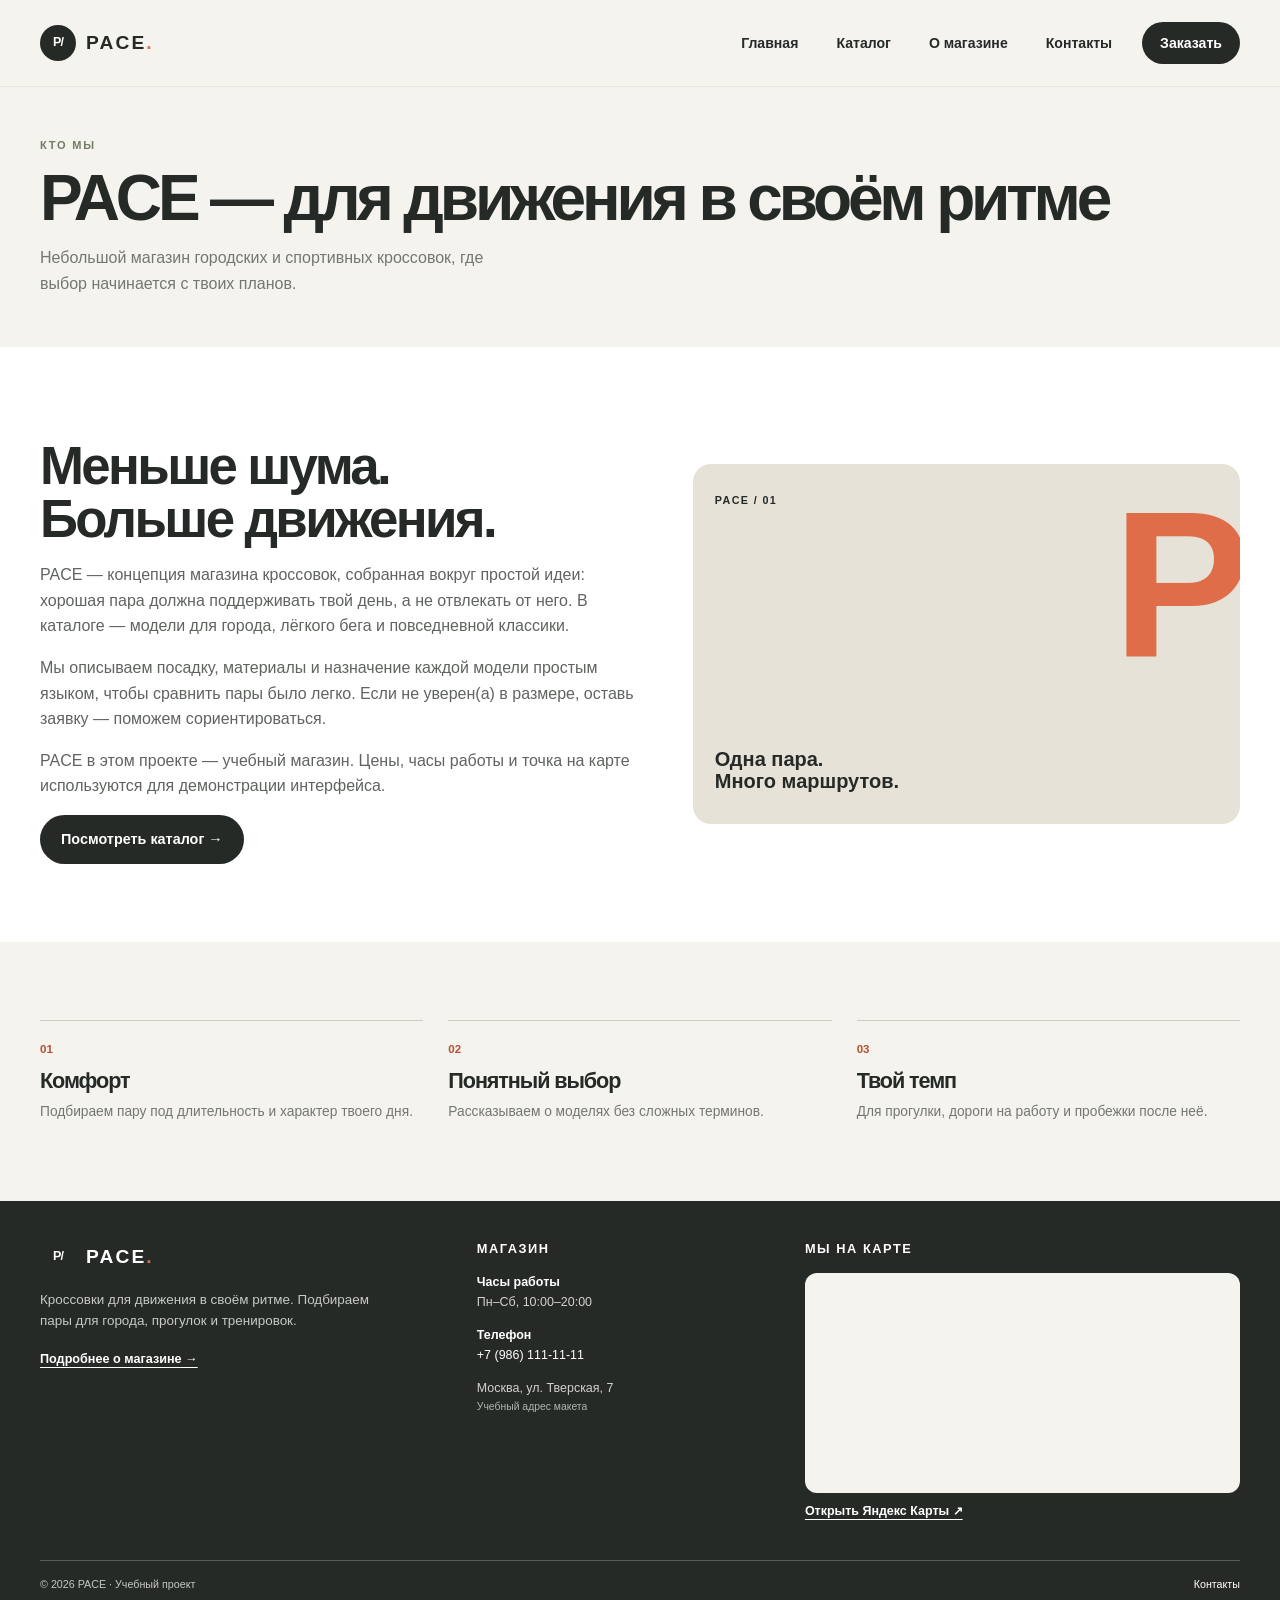
==== about.html @ 3c632826 "Build responsive PACE sneaker shop" ====
<!doctype html><html lang="ru"><head><meta charset="utf-8"><meta name="viewport" content="width=device-width, initial-scale=1"><meta name="theme-color" content="#f5f3ee"><meta name="description" content="PACE — кроссовки для города и активной жизни"><title>О магазине — PACE</title><link rel="stylesheet" href="css/style.css"><link rel="stylesheet" href="css/responsive.css"></head><body><header class="site-header"><div class="container header-inner"><a class="brand" href="index.html" aria-label="PACE — главная"><span class="brand-mark">P/</span><span>PACE<span class="brand-dot">.</span></span></a><button class="menu-toggle" type="button" aria-expanded="false" aria-controls="site-nav" aria-label="Открыть меню"><span></span><span></span></button><nav class="site-nav" id="site-nav" aria-label="Главная навигация"><a href="index.html">Главная</a><a href="catalog.html">Каталог</a><a href="about.html">О магазине</a><a href="contacts.html">Контакты</a><a class="nav-order" href="order.html">Заказать</a></nav></div></header><main><section class="page-intro"><div class="container"><span class="eyebrow">КТО МЫ</span><h1>PACE — для движения в своём ритме</h1><p>Небольшой магазин городских и спортивных кроссовок, где выбор начинается с твоих планов.</p></div></section><section class="section-block"><div class="container about-layout"><div class="about-copy"><h2>Меньше шума.<br>Больше движения.</h2><p>PACE — концепция магазина кроссовок, собранная вокруг простой идеи: хорошая пара должна поддерживать твой день, а не отвлекать от него. В каталоге — модели для города, лёгкого бега и повседневной классики.</p><p>Мы описываем посадку, материалы и назначение каждой модели простым языком, чтобы сравнить пары было легко. Если не уверен(а) в размере, оставь заявку — поможем сориентироваться.</p><p>PACE в этом проекте — учебный магазин. Цены, часы работы и точка на карте используются для демонстрации интерфейса.</p><a class="button button-dark" href="catalog.html">Посмотреть каталог →</a></div><div class="about-card"><span class="about-card-top">PACE / 01</span><div class="about-swoosh">P</div><p>Одна пара.<br>Много маршрутов.</p></div></div></section><section class="section-block values-section"><div class="container values-grid"><article><span>01</span><h2>Комфорт</h2><p>Подбираем пару под длительность и характер твоего дня.</p></article><article><span>02</span><h2>Понятный выбор</h2><p>Рассказываем о моделях без сложных терминов.</p></article><article><span>03</span><h2>Твой темп</h2><p>Для прогулки, дороги на работу и пробежки после неё.</p></article></div></section></main><footer class="site-footer"><div class="container footer-grid"><div class="footer-about"><a class="brand footer-brand" href="index.html"><span class="brand-mark">P/</span><span>PACE<span class="brand-dot">.</span></span></a><p>Кроссовки для движения в своём ритме. Подбираем пары для города, прогулок и тренировок.</p><a class="footer-more" href="about.html">Подробнее о магазине →</a></div><div class="footer-details"><h2>Магазин</h2><p><strong>Часы работы</strong><br>Пн–Сб, 10:00–20:00</p><p><strong>Телефон</strong><br><a href="tel:+79861111111">+7 (986) 111-11-11</a></p><p class="demo-address">Москва, ул. Тверская, 7 <small>Учебный адрес макета</small></p></div><div class="footer-map"><h2>Мы на карте</h2><iframe title="Демонстрационная точка магазина PACE на Яндекс Картах" src="https://yandex.ru/map-widget/v1/?ll=37.6058%2C55.7602&z=15&mode=search&text=Москва%2C%20улица%20Тверская%2C%207" loading="lazy" referrerpolicy="no-referrer-when-downgrade"></iframe><a href="https://yandex.ru/maps/?ll=37.6058%2C55.7602&z=15&text=Москва%2C%20улица%20Тверская%2C%207" target="_blank" rel="noopener noreferrer">Открыть Яндекс Карты ↗</a></div><div class="footer-bottom"><span>© 2026 PACE · Учебный проект</span><a href="contacts.html">Контакты</a></div></div></footer><script src="js/main.js"></script></body></html>
---- css/style.css ----
:root{--ink:#252a27;--muted:#747770;--paper:#f5f3ee;--white:#fff;--line:#dfddd5;--accent:#de6d49;--accent-dark:#b84f32;--olive:#727b67;--max:1200px;--space:1.25rem}*{box-sizing:border-box}html{scroll-behavior:smooth}body{margin:0;background:var(--white);color:var(--ink);font-family:Arial,Helvetica,sans-serif;font-size:16px;line-height:1.6}img,picture{max-width:100%}img{height:auto;display:block}a{color:inherit}button,input,select,textarea{font:inherit}button,a{-webkit-tap-highlight-color:transparent}.container{width:min(calc(100% - 36px),var(--max));margin-inline:auto}.site-header{position:relative;z-index:10;background:var(--paper);border-bottom:1px solid #e8e5de}.header-inner{min-height:76px;display:flex;align-items:center;justify-content:space-between;gap:20px}.brand{display:inline-flex;align-items:center;gap:10px;text-decoration:none;font-weight:800;font-size:1.2rem;letter-spacing:.11em}.brand-mark{display:grid;place-items:center;width:36px;height:36px;border-radius:50%;background:var(--ink);color:white;font-size:.78rem;letter-spacing:-.08em}.brand-dot{color:var(--accent)}.menu-toggle{width:44px;height:44px;border:1px solid var(--line);background:transparent;border-radius:50%;display:grid;place-content:center;gap:5px;cursor:pointer}.menu-toggle span{display:block;width:17px;height:2px;background:var(--ink)}.site-nav{display:none;position:absolute;top:100%;left:0;right:0;background:var(--paper);padding:16px 18px 22px;border-bottom:1px solid var(--line);box-shadow:0 12px 20px #252a2710}.site-nav.is-open{display:grid;gap:3px}.site-nav a{padding:11px 10px;text-decoration:none;font-size:.94rem;font-weight:700}.site-nav a:hover,.site-nav a:focus-visible{color:var(--accent-dark)}.site-nav .nav-order{background:var(--ink);color:white;border-radius:999px;text-align:center;margin-top:6px}.hero{background:var(--paper);overflow:hidden}.hero-layout{display:grid;gap:18px;padding-block:46px 30px}.hero-copy{max-width:540px}.eyebrow{display:block;color:var(--olive);font-size:.69rem;font-weight:800;letter-spacing:.16em;text-transform:uppercase}.hero h1,.page-intro h1{font-size:clamp(2.8rem,12vw,5.3rem);line-height:.98;letter-spacing:-.065em;margin:20px 0}.hero h1 em{font-style:normal;color:var(--accent)}.hero-copy>p,.page-intro p{color:var(--muted);max-width:460px;font-size:1rem}.hero-actions{display:flex;align-items:center;flex-wrap:wrap;gap:18px;margin-top:25px}.button{min-height:48px;padding:12px 20px;border:1px solid transparent;border-radius:999px;display:inline-flex;justify-content:center;align-items:center;gap:22px;text-decoration:none;font-size:.9rem;font-weight:800;cursor:pointer}.button-dark{background:var(--ink);color:white}.button-dark:hover,.button-dark:focus-visible{background:var(--accent-dark);color:white}.text-link{color:var(--ink);font-size:.86rem;font-weight:700;text-underline-offset:5px}.hero-note{display:flex;align-items:center;gap:11px;margin-top:32px;font-size:.78rem;color:var(--muted);line-height:1.35}.hero-note strong{color:var(--ink)}.note-mark{width:34px;height:34px;display:grid;place-items:center;border-radius:50%;background:#e5e8df;color:var(--olive);font-size:1.2rem}.hero-visual{position:relative;min-width:0}.hero-visual img{width:100%;border-radius:24px}.hero-tag{position:absolute;right:14px;top:14px;padding:9px 12px;background:var(--white);border-radius:10px;font-size:.63rem;line-height:1.5;letter-spacing:.1em}.hero-tag b{font-size:.8rem}.hero-index{position:absolute;bottom:12px;left:15px;font-size:.65rem;font-weight:800;letter-spacing:.1em}.section-block{padding-block:54px}.section-heading{display:flex;align-items:end;justify-content:space-between;gap:14px;margin-bottom:24px}.section-heading h2,.story-layout h2,.values-grid h2,.faq-block h2{font-size:clamp(1.8rem,7vw,2.75rem);line-height:1.05;letter-spacing:-.05em;margin:9px 0 0}.section-heading .text-link{white-space:nowrap}.product-grid{display:grid;grid-template-columns:1fr;gap:18px}.product-card{min-width:0;background:var(--white);border:1px solid #ecebe6;border-radius:15px;overflow:hidden;transition:transform .18s,box-shadow .18s}.product-card:hover{transform:translateY(-3px);box-shadow:0 14px 32px #1d292016}.product-image{display:block;position:relative;overflow:hidden;background:var(--paper)}.product-image picture,.product-image img{display:block;width:100%}.product-image img{width:100%;aspect-ratio:1.23;object-fit:cover}.product-category{position:absolute;left:12px;top:12px;padding:6px 9px;border-radius:999px;background:#ffffffd9;font-size:.65rem;font-weight:700}.product-card-info{padding:15px}.product-code{color:var(--muted);font-size:.61rem;font-weight:800;letter-spacing:.13em}.product-card h2{font-size:1.22rem;line-height:1.1;margin:6px 0}.product-card h2 a{text-decoration:none}.product-card-info p{margin:0;color:var(--muted);font-size:.82rem}.product-card-bottom{display:flex;align-items:center;justify-content:space-between;margin-top:16px}.product-card-bottom strong{font-size:.95rem}.round-link{display:grid;place-items:center;width:36px;height:36px;border:1px solid var(--line);border-radius:50%;text-decoration:none;font-size:1.1rem}.round-link:hover{background:var(--ink);color:white}.story-band{background:var(--ink);color:white;padding-block:42px}.story-layout{display:grid;gap:12px}.story-layout .eyebrow{color:#c3c8bd}.story-layout h2{font-size:clamp(2.15rem,9vw,3.5rem)}.story-number{font-size:.75rem;color:#c3c8bd;letter-spacing:.12em}.story-layout>p{margin:5px 0 0;max-width:360px;color:#c9cbc5;font-size:.9rem}.category-grid{display:grid;gap:12px}.category-tile{position:relative;min-height:180px;padding:20px;border-radius:16px;display:flex;flex-direction:column;align-items:flex-start;justify-content:space-between;text-decoration:none;overflow:hidden}.category-tile>span:first-child{font-size:.62rem;font-weight:800;letter-spacing:.13em}.category-tile b{font-size:1.7rem;line-height:1.04;letter-spacing:-.04em}.category-light{background:#e8e7e0}.category-orange{background:#e1a184;color:#342824}.category-dark{background:#313b36;color:white}.tile-arrow{position:absolute;right:20px;bottom:18px;font-size:1.3rem}.page-intro{background:var(--paper);padding-block:38px 34px}.page-intro h1{font-size:clamp(2.4rem,10vw,4rem);margin-block:12px}.page-intro p{margin-bottom:0}.catalog-layout{display:grid;gap:30px}.filter-panel{padding:18px;background:var(--paper);border:1px solid var(--line);border-radius:14px;align-self:start}.filter-head{display:flex;align-items:center;justify-content:space-between;margin-bottom:15px}.filter-head h2{font-size:1.25rem;margin:0}.reset-button{border:0;background:transparent;text-decoration:underline;text-underline-offset:3px;color:var(--muted);font-size:.76rem;cursor:pointer}.field-label,.form-group>label,.filter-group legend{display:block;margin:16px 0 6px;font-size:.8rem;font-weight:800}.field-control{width:100%;min-height:46px;padding:10px 12px;border:1px solid #cfcec7;border-radius:8px;background:white;color:var(--ink)}.field-control:focus{outline:3px solid #de6d4940;border-color:var(--accent-dark)}.filter-group{border:0;padding:0;margin:14px 0}.filter-group legend{margin-bottom:7px}.filter-group label{display:flex;align-items:center;gap:9px;margin:8px 0;color:#555b56;font-size:.86rem}.filter-group input,.consent input,.radio-row input{accent-color:var(--accent-dark);width:17px;height:17px}.size-filter{display:flex;flex-wrap:wrap;gap:7px}.size-filter button{width:41px;height:38px;border:1px solid var(--line);border-radius:7px;background:white;cursor:pointer}.size-filter button.is-selected{border-color:var(--ink);background:var(--ink);color:white}.catalog-toolbar{display:flex;align-items:baseline;justify-content:space-between;gap:10px;margin-bottom:14px}.catalog-toolbar p{margin:0;font-size:.83rem;font-weight:800}.catalog-toolbar span{font-size:.65rem;color:var(--muted);text-align:right}.empty-state{grid-column:1/-1;padding:32px 10px;text-align:center;color:var(--muted);background:var(--paper);border-radius:12px}.product-page{padding-top:30px}.back-link{display:inline-block;margin-bottom:18px;color:var(--muted);font-size:.84rem;text-decoration:none}.product-detail{display:grid;gap:25px}.product-detail-image{background:var(--paper);border-radius:20px;overflow:hidden}.product-detail-image img{width:100%;aspect-ratio:1.2;object-fit:cover}.product-detail-copy h1{font-size:clamp(2.4rem,10vw,4rem);letter-spacing:-.055em;line-height:1;margin:12px 0}.product-detail-color{color:var(--muted);margin:0}.product-description{max-width:540px;margin:20px 0;color:#535852}.detail-price{display:block;font-size:1.4rem;margin:16px 0}.detail-sizes{margin:0 0 18px;font-size:.85rem}.product-note{font-size:.75rem;color:var(--muted)}.specs-section{margin-top:36px}.specs-section h2{font-size:1.6rem;margin:6px 0 14px}.table-wrapper{max-width:100%;overflow-x:auto;-webkit-overflow-scrolling:touch;border:1px solid var(--line);border-radius:10px}.product-table{width:100%;min-width:560px;border-collapse:collapse;font-size:.85rem}.product-table th,.product-table td{padding:12px 14px;border-bottom:1px solid var(--line);text-align:left}.product-table tr:last-child th,.product-table tr:last-child td{border-bottom:0}.product-table th{width:42%;background:var(--paper);font-weight:700}.order-layout{display:grid;gap:24px}.order-aside{padding:24px;border-radius:16px;background:var(--ink);color:white}.order-aside .eyebrow{color:#c5c9bd}.order-aside h2{font-size:2rem;line-height:1.05;letter-spacing:-.04em;margin:14px 0}.order-aside>p{color:#c9cbc5;font-size:.9rem}.order-aside .text-link{display:inline-block;color:white;margin-top:18px}.order-summary{display:grid;gap:3px;margin-top:24px;padding:14px;border:1px solid #626962;border-radius:10px}.order-summary span{font-size:.68rem;color:#c9cbc5}.order-summary strong{font-size:.93rem}.order-form{display:grid;grid-template-columns:1fr;gap:4px;padding:20px;border:1px solid var(--line);border-radius:15px}.form-group{min-width:0;margin:0}.form-group>label,.form-group legend{margin:7px 0}.form-group label span{font-weight:400;color:var(--muted)}.form-group .field-control{min-height:48px}.form-group textarea{resize:vertical}.error-message{display:none;color:#b44335;font-size:.72rem;margin-top:4px}.was-validated :invalid~.error-message{display:block}.radio-row{display:flex;gap:18px;flex-wrap:wrap}.radio-row label{display:flex;align-items:center;gap:8px;font-size:.85rem}.consent{display:flex;align-items:flex-start;gap:9px;margin:12px 0;font-size:.78rem}.consent input{flex:0 0 auto;margin-top:2px}.form-note{margin:0;text-align:center;color:var(--muted);font-size:.7rem}.form-success{padding:12px;border-radius:8px;background:#e3eee4;color:#264c33;font-size:.84rem}.about-layout{display:grid;gap:30px;align-items:center}.about-copy h2{font-size:clamp(2.2rem,9vw,3.3rem);line-height:1.02;letter-spacing:-.05em;margin:14px 0}.about-copy p{max-width:600px;color:#5f645f}.about-card{position:relative;min-height:290px;padding:22px;border-radius:18px;background:#e7e2d8;overflow:hidden}.about-card-top{position:relative;z-index:1;font-size:.67rem;font-weight:800;letter-spacing:.13em}.about-swoosh{position:absolute;right:20px;top:16px;color:#df6d49;font-size:13rem;font-weight:900;line-height:1;letter-spacing:-.15em}.about-card p{position:absolute;bottom:12px;left:22px;font-size:1.25rem;font-weight:800;line-height:1.1}.values-section{background:var(--paper)}.values-grid{display:grid;gap:22px}.values-grid article{border-top:1px solid #ceccc4;padding-top:14px}.values-grid article>span{font-size:.72rem;color:var(--accent-dark);font-weight:800}.values-grid h2{font-size:1.35rem;margin:9px 0}.values-grid p{margin:0;color:var(--muted);font-size:.86rem}.contact-layout{display:grid;gap:25px}.contact-copy h2{font-size:1.8rem;margin:0 0 20px}.contact-item{display:grid;gap:3px;padding:14px 0;border-bottom:1px solid var(--line)}.contact-item>span{font-size:.65rem;letter-spacing:.13em;font-weight:800;color:var(--muted)}.contact-item a,.contact-item strong{font-size:1rem;text-decoration:none}.contact-item small{font-size:.72rem;color:var(--muted)}.contact-copy .button{margin-top:22px}.contact-map iframe,.footer-map iframe{display:block;width:100%;height:300px;border:0;border-radius:12px;background:var(--paper)}.contact-map>a,.footer-map>a{display:inline-block;margin-top:9px;font-size:.78rem;font-weight:700;text-underline-offset:4px}.faq-block{background:var(--paper)}.faq-block h2{margin-bottom:20px}.faq-block details{padding:15px 0;border-top:1px solid var(--line)}.faq-block summary{font-weight:700;cursor:pointer}.faq-block details p{color:var(--muted);font-size:.86rem;margin-bottom:0}.site-footer{background:var(--ink);color:white;padding-block:38px 20px}.footer-grid{display:grid;gap:26px}.footer-brand{color:white}.footer-about p{max-width:360px;color:#c6cac3;font-size:.84rem}.footer-more{font-size:.79rem;color:white;font-weight:700;text-underline-offset:4px}.footer-details h2,.footer-map h2{font-size:.8rem;letter-spacing:.12em;text-transform:uppercase;margin:0 0 13px}.footer-details p{margin:0 0 13px;color:#d1d3cd;font-size:.78rem}.footer-details strong{color:white}.footer-details a{color:white;text-decoration:none}.demo-address small{display:block;color:#afb5ad;font-size:.65rem}.footer-map iframe{height:220px}.footer-map>a{color:white}.footer-bottom{display:flex;justify-content:space-between;gap:10px;padding-top:15px;border-top:1px solid #535b55;color:#c5c9c2;font-size:.67rem}.footer-bottom a{color:white;text-decoration:none}
---- css/responsive.css ----
/* Mobile First breakpoints: layout grows from one column to wider grids. */
@media (min-width: 480px){:root{--space:1.5rem}.container{width:min(calc(100% - 48px),var(--max))}.hero-layout{padding-top:54px}.product-grid{grid-template-columns:repeat(2,minmax(0,1fr));gap:20px}.category-grid{grid-template-columns:repeat(2,minmax(0,1fr))}.category-tile:last-child{grid-column:1/-1}.footer-grid{grid-template-columns:1fr 1fr}.footer-about{grid-column:1/-1}.footer-map{grid-column:1/-1}.footer-bottom{grid-column:1/-1}}
@media (min-width: 768px){.container{width:min(calc(100% - 64px),var(--max))}.menu-toggle{display:none}.header-inner{min-height:86px}.site-nav{position:static;display:flex;align-items:center;gap:3px;padding:0;border:0;box-shadow:none;background:transparent}.site-nav a{padding:10px 12px;font-size:.82rem}.site-nav .nav-order{margin:0 0 0 6px;padding-inline:18px}.hero-layout{grid-template-columns:.9fr 1.1fr;align-items:center;gap:22px;padding-block:45px}.hero h1{font-size:clamp(3.5rem,7vw,5.6rem)}.hero-copy>p{font-size:1.05rem}.hero-visual img{aspect-ratio:1.16;object-fit:cover}.section-block{padding-block:68px}.product-grid{grid-template-columns:repeat(3,minmax(0,1fr));gap:22px}.category-grid{grid-template-columns:repeat(3,minmax(0,1fr))}.category-tile:last-child{grid-column:auto}.category-tile{min-height:205px}.story-layout{grid-template-columns:.25fr 1fr 1fr;align-items:center;gap:22px}.story-layout>p{justify-self:end}.page-intro{padding-block:50px}.catalog-layout{grid-template-columns:230px minmax(0,1fr);align-items:start;gap:26px}.filter-panel{position:sticky;top:18px}.product-detail{grid-template-columns:1fr .9fr;align-items:center;gap:34px}.product-detail-image img{aspect-ratio:1.1}.specs-section{grid-column:1/-1}.order-layout{grid-template-columns:.8fr 1.2fr;align-items:start;gap:28px}.order-aside{position:sticky;top:20px}.order-form{grid-template-columns:repeat(2,minmax(0,1fr));column-gap:14px;padding:24px}.form-wide{grid-column:1/-1}.about-layout{grid-template-columns:1.05fr .95fr;gap:48px}.about-card{min-height:360px}.values-grid{grid-template-columns:repeat(3,minmax(0,1fr));gap:25px}.contact-layout{grid-template-columns:.75fr 1.25fr;gap:40px;align-items:start}.contact-map iframe{height:380px}.footer-grid{grid-template-columns:1.1fr .8fr 1.2fr;gap:24px}.footer-about{grid-column:auto}.footer-map{grid-column:auto}.footer-bottom{grid-column:1/-1}}
@media (min-width: 1024px){.container{width:min(calc(100% - 80px),var(--max))}.site-nav{gap:10px}.site-nav a{font-size:.88rem;padding-inline:14px}.hero-layout{grid-template-columns:.85fr 1.15fr;gap:40px;padding-block:54px}.hero-visual img{aspect-ratio:1.25}.product-grid{grid-template-columns:repeat(3,minmax(0,1fr));gap:25px}.catalog-layout{grid-template-columns:250px minmax(0,1fr);gap:36px}.section-block{padding-block:78px}.story-band{padding-block:56px}.footer-grid{gap:38px}}
@media (min-width: 1440px){:root{--max:1280px}.hero-layout{padding-block:68px}.product-grid{grid-template-columns:repeat(4,minmax(0,1fr))}.category-tile{min-height:235px}.section-block{padding-block:88px}}
@media (prefers-reduced-motion: reduce){html{scroll-behavior:auto}*,*::before,*::after{transition-duration:.01ms!important;animation-duration:.01ms!important}}
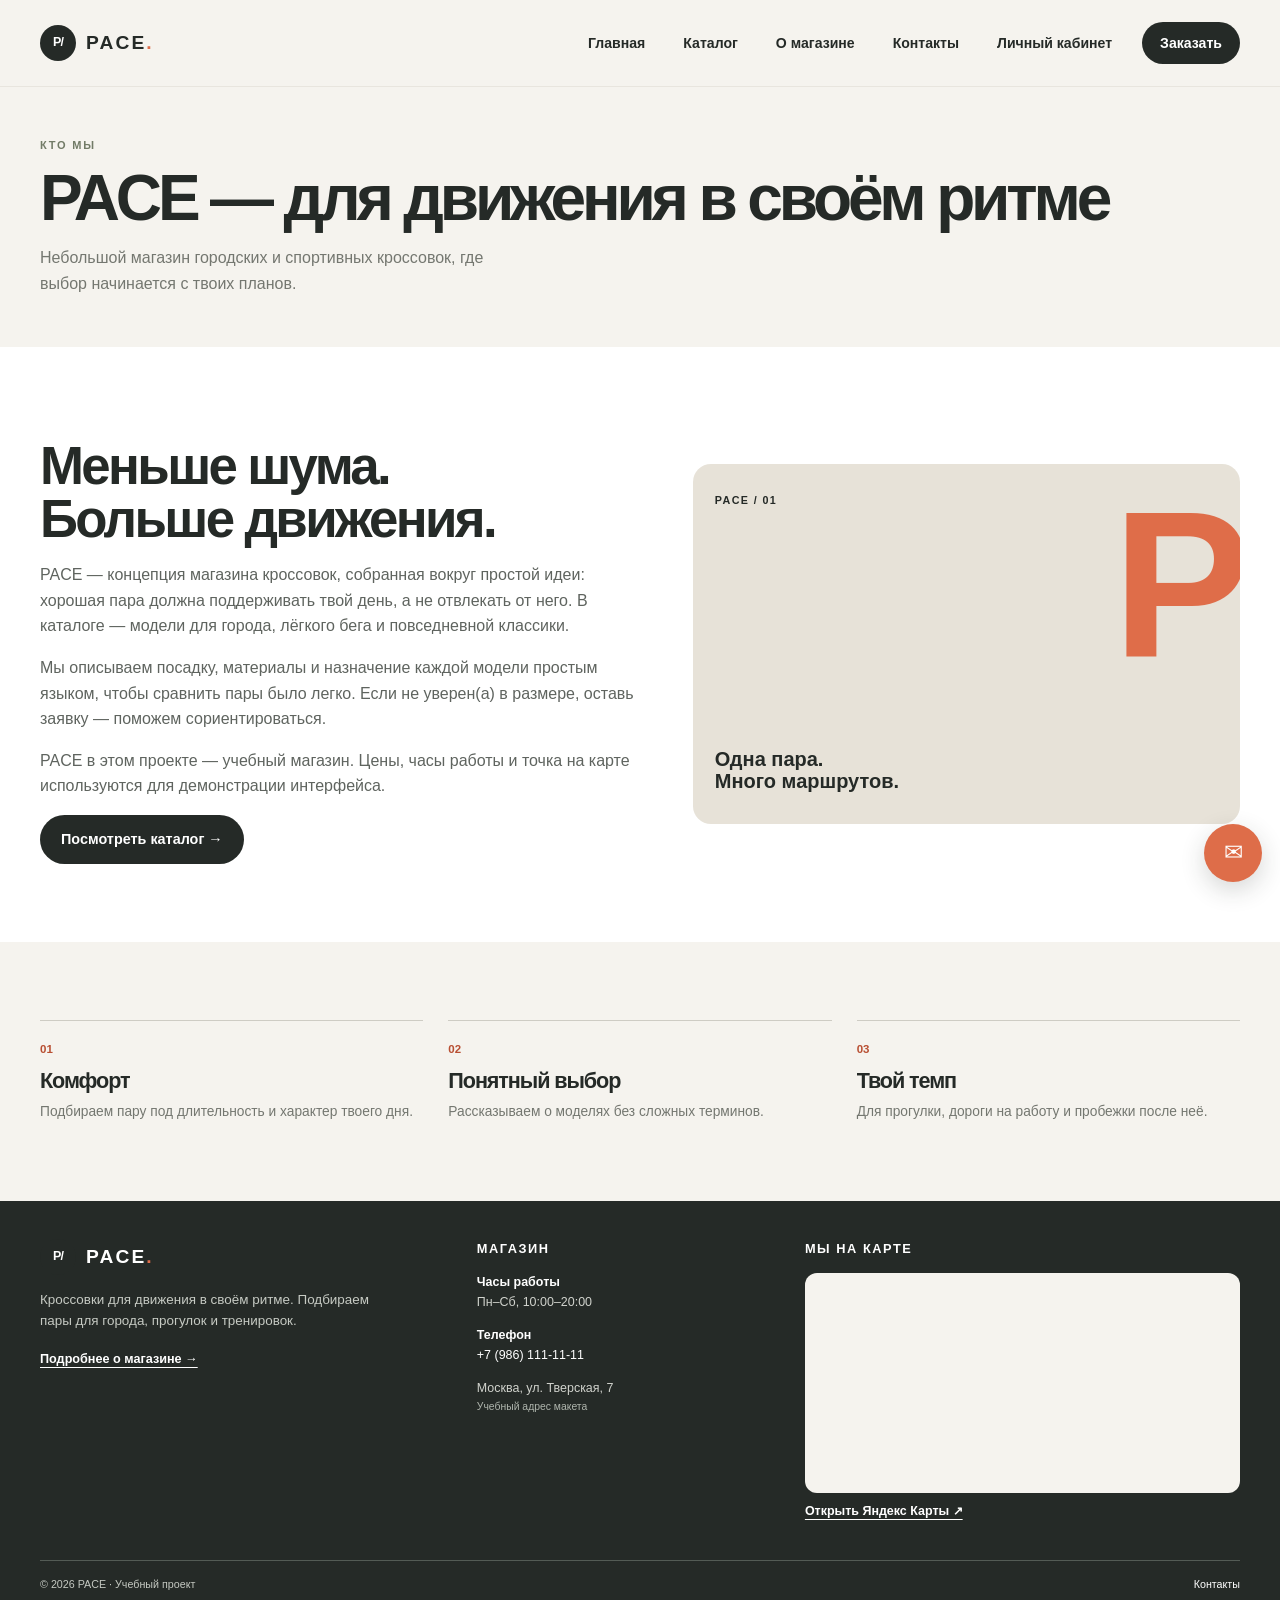
==== commit 321194ab: "Add demo account, chat, and hover motion" ====
--- a/about.html
+++ b/about.html
@@ -1 +1 @@
-<!doctype html><html lang="ru"><head><meta charset="utf-8"><meta name="viewport" content="width=device-width, initial-scale=1"><meta name="theme-color" content="#f5f3ee"><meta name="description" content="PACE — кроссовки для города и активной жизни"><title>О магазине — PACE</title><link rel="stylesheet" href="css/style.css"><link rel="stylesheet" href="css/responsive.css"></head><body><header class="site-header"><div class="container header-inner"><a class="brand" href="index.html" aria-label="PACE — главная"><span class="brand-mark">P/</span><span>PACE<span class="brand-dot">.</span></span></a><button class="menu-toggle" type="button" aria-expanded="false" aria-controls="site-nav" aria-label="Открыть меню"><span></span><span></span></button><nav class="site-nav" id="site-nav" aria-label="Главная навигация"><a href="index.html">Главная</a><a href="catalog.html">Каталог</a><a href="about.html">О магазине</a><a href="contacts.html">Контакты</a><a class="nav-order" href="order.html">Заказать</a></nav></div></header><main><section class="page-intro"><div class="container"><span class="eyebrow">КТО МЫ</span><h1>PACE — для движения в своём ритме</h1><p>Небольшой магазин городских и спортивных кроссовок, где выбор начинается с твоих планов.</p></div></section><section class="section-block"><div class="container about-layout"><div class="about-copy"><h2>Меньше шума.<br>Больше движения.</h2><p>PACE — концепция магазина кроссовок, собранная вокруг простой идеи: хорошая пара должна поддерживать твой день, а не отвлекать от него. В каталоге — модели для города, лёгкого бега и повседневной классики.</p><p>Мы описываем посадку, материалы и назначение каждой модели простым языком, чтобы сравнить пары было легко. Если не уверен(а) в размере, оставь заявку — поможем сориентироваться.</p><p>PACE в этом проекте — учебный магазин. Цены, часы работы и точка на карте используются для демонстрации интерфейса.</p><a class="button button-dark" href="catalog.html">Посмотреть каталог →</a></div><div class="about-card"><span class="about-card-top">PACE / 01</span><div class="about-swoosh">P</div><p>Одна пара.<br>Много маршрутов.</p></div></div></section><section class="section-block values-section"><div class="container values-grid"><article><span>01</span><h2>Комфорт</h2><p>Подбираем пару под длительность и характер твоего дня.</p></article><article><span>02</span><h2>Понятный выбор</h2><p>Рассказываем о моделях без сложных терминов.</p></article><article><span>03</span><h2>Твой темп</h2><p>Для прогулки, дороги на работу и пробежки после неё.</p></article></div></section></main><footer class="site-footer"><div class="container footer-grid"><div class="footer-about"><a class="brand footer-brand" href="index.html"><span class="brand-mark">P/</span><span>PACE<span class="brand-dot">.</span></span></a><p>Кроссовки для движения в своём ритме. Подбираем пары для города, прогулок и тренировок.</p><a class="footer-more" href="about.html">Подробнее о магазине →</a></div><div class="footer-details"><h2>Магазин</h2><p><strong>Часы работы</strong><br>Пн–Сб, 10:00–20:00</p><p><strong>Телефон</strong><br><a href="tel:+79861111111">+7 (986) 111-11-11</a></p><p class="demo-address">Москва, ул. Тверская, 7 <small>Учебный адрес макета</small></p></div><div class="footer-map"><h2>Мы на карте</h2><iframe title="Демонстрационная точка магазина PACE на Яндекс Картах" src="https://yandex.ru/map-widget/v1/?ll=37.6058%2C55.7602&z=15&mode=search&text=Москва%2C%20улица%20Тверская%2C%207" loading="lazy" referrerpolicy="no-referrer-when-downgrade"></iframe><a href="https://yandex.ru/maps/?ll=37.6058%2C55.7602&z=15&text=Москва%2C%20улица%20Тверская%2C%207" target="_blank" rel="noopener noreferrer">Открыть Яндекс Карты ↗</a></div><div class="footer-bottom"><span>© 2026 PACE · Учебный проект</span><a href="contacts.html">Контакты</a></div></div></footer><script src="js/main.js"></script></body></html>+<!doctype html><html lang="ru"><head><meta charset="utf-8"><meta name="viewport" content="width=device-width, initial-scale=1"><meta name="theme-color" content="#f5f3ee"><meta name="description" content="PACE — кроссовки для города и активной жизни"><title>О магазине — PACE</title><link rel="icon" href="images/pace-favicon.svg" type="image/svg+xml"><link rel="stylesheet" href="css/style.css"><link rel="stylesheet" href="css/responsive.css"></head><body><header class="site-header"><div class="container header-inner"><a class="brand" href="index.html" aria-label="PACE — главная"><span class="brand-mark">P/</span><span>PACE<span class="brand-dot">.</span></span></a><button class="menu-toggle" type="button" aria-expanded="false" aria-controls="site-nav" aria-label="Открыть меню"><span></span><span></span></button><nav class="site-nav" id="site-nav" aria-label="Главная навигация"><a href="index.html">Главная</a><a href="catalog.html">Каталог</a><a href="about.html">О магазине</a><a href="contacts.html">Контакты</a><a href="account.html">Личный кабинет</a><a class="nav-order" href="order.html">Заказать</a></nav></div></header><main><section class="page-intro"><div class="container"><span class="eyebrow">КТО МЫ</span><h1>PACE — для движения в своём ритме</h1><p>Небольшой магазин городских и спортивных кроссовок, где выбор начинается с твоих планов.</p></div></section><section class="section-block"><div class="container about-layout"><div class="about-copy"><h2>Меньше шума.<br>Больше движения.</h2><p>PACE — концепция магазина кроссовок, собранная вокруг простой идеи: хорошая пара должна поддерживать твой день, а не отвлекать от него. В каталоге — модели для города, лёгкого бега и повседневной классики.</p><p>Мы описываем посадку, материалы и назначение каждой модели простым языком, чтобы сравнить пары было легко. Если не уверен(а) в размере, оставь заявку — поможем сориентироваться.</p><p>PACE в этом проекте — учебный магазин. Цены, часы работы и точка на карте используются для демонстрации интерфейса.</p><a class="button button-dark" href="catalog.html">Посмотреть каталог →</a></div><div class="about-card"><span class="about-card-top">PACE / 01</span><div class="about-swoosh">P</div><p>Одна пара.<br>Много маршрутов.</p></div></div></section><section class="section-block values-section"><div class="container values-grid"><article><span>01</span><h2>Комфорт</h2><p>Подбираем пару под длительность и характер твоего дня.</p></article><article><span>02</span><h2>Понятный выбор</h2><p>Рассказываем о моделях без сложных терминов.</p></article><article><span>03</span><h2>Твой темп</h2><p>Для прогулки, дороги на работу и пробежки после неё.</p></article></div></section></main><footer class="site-footer"><div class="container footer-grid"><div class="footer-about"><a class="brand footer-brand" href="index.html"><span class="brand-mark">P/</span><span>PACE<span class="brand-dot">.</span></span></a><p>Кроссовки для движения в своём ритме. Подбираем пары для города, прогулок и тренировок.</p><a class="footer-more" href="about.html">Подробнее о магазине →</a></div><div class="footer-details"><h2>Магазин</h2><p><strong>Часы работы</strong><br>Пн–Сб, 10:00–20:00</p><p><strong>Телефон</strong><br><a href="tel:+79861111111">+7 (986) 111-11-11</a></p><p class="demo-address">Москва, ул. Тверская, 7 <small>Учебный адрес макета</small></p></div><div class="footer-map"><h2>Мы на карте</h2><iframe title="Демонстрационная точка магазина PACE на Яндекс Картах" src="https://yandex.ru/map-widget/v1/?ll=37.6058%2C55.7602&z=15&mode=search&text=Москва%2C%20улица%20Тверская%2C%207" loading="lazy" referrerpolicy="no-referrer-when-downgrade"></iframe><a href="https://yandex.ru/maps/?ll=37.6058%2C55.7602&z=15&text=Москва%2C%20улица%20Тверская%2C%207" target="_blank" rel="noopener noreferrer">Открыть Яндекс Карты ↗</a></div><div class="footer-bottom"><span>© 2026 PACE · Учебный проект</span><a href="contacts.html">Контакты</a></div></div></footer><script src="js/main.js"></script></body></html>
--- a/css/style.css
+++ b/css/style.css
@@ -1 +1,6 @@
 :root{--ink:#252a27;--muted:#747770;--paper:#f5f3ee;--white:#fff;--line:#dfddd5;--accent:#de6d49;--accent-dark:#b84f32;--olive:#727b67;--max:1200px;--space:1.25rem}*{box-sizing:border-box}html{scroll-behavior:smooth}body{margin:0;background:var(--white);color:var(--ink);font-family:Arial,Helvetica,sans-serif;font-size:16px;line-height:1.6}img,picture{max-width:100%}img{height:auto;display:block}a{color:inherit}button,input,select,textarea{font:inherit}button,a{-webkit-tap-highlight-color:transparent}.container{width:min(calc(100% - 36px),var(--max));margin-inline:auto}.site-header{position:relative;z-index:10;background:var(--paper);border-bottom:1px solid #e8e5de}.header-inner{min-height:76px;display:flex;align-items:center;justify-content:space-between;gap:20px}.brand{display:inline-flex;align-items:center;gap:10px;text-decoration:none;font-weight:800;font-size:1.2rem;letter-spacing:.11em}.brand-mark{display:grid;place-items:center;width:36px;height:36px;border-radius:50%;background:var(--ink);color:white;font-size:.78rem;letter-spacing:-.08em}.brand-dot{color:var(--accent)}.menu-toggle{width:44px;height:44px;border:1px solid var(--line);background:transparent;border-radius:50%;display:grid;place-content:center;gap:5px;cursor:pointer}.menu-toggle span{display:block;width:17px;height:2px;background:var(--ink)}.site-nav{display:none;position:absolute;top:100%;left:0;right:0;background:var(--paper);padding:16px 18px 22px;border-bottom:1px solid var(--line);box-shadow:0 12px 20px #252a2710}.site-nav.is-open{display:grid;gap:3px}.site-nav a{padding:11px 10px;text-decoration:none;font-size:.94rem;font-weight:700}.site-nav a:hover,.site-nav a:focus-visible{color:var(--accent-dark)}.site-nav .nav-order{background:var(--ink);color:white;border-radius:999px;text-align:center;margin-top:6px}.hero{background:var(--paper);overflow:hidden}.hero-layout{display:grid;gap:18px;padding-block:46px 30px}.hero-copy{max-width:540px}.eyebrow{display:block;color:var(--olive);font-size:.69rem;font-weight:800;letter-spacing:.16em;text-transform:uppercase}.hero h1,.page-intro h1{font-size:clamp(2.8rem,12vw,5.3rem);line-height:.98;letter-spacing:-.065em;margin:20px 0}.hero h1 em{font-style:normal;color:var(--accent)}.hero-copy>p,.page-intro p{color:var(--muted);max-width:460px;font-size:1rem}.hero-actions{display:flex;align-items:center;flex-wrap:wrap;gap:18px;margin-top:25px}.button{min-height:48px;padding:12px 20px;border:1px solid transparent;border-radius:999px;display:inline-flex;justify-content:center;align-items:center;gap:22px;text-decoration:none;font-size:.9rem;font-weight:800;cursor:pointer}.button-dark{background:var(--ink);color:white}.button-dark:hover,.button-dark:focus-visible{background:var(--accent-dark);color:white}.text-link{color:var(--ink);font-size:.86rem;font-weight:700;text-underline-offset:5px}.hero-note{display:flex;align-items:center;gap:11px;margin-top:32px;font-size:.78rem;color:var(--muted);line-height:1.35}.hero-note strong{color:var(--ink)}.note-mark{width:34px;height:34px;display:grid;place-items:center;border-radius:50%;background:#e5e8df;color:var(--olive);font-size:1.2rem}.hero-visual{position:relative;min-width:0}.hero-visual img{width:100%;border-radius:24px}.hero-tag{position:absolute;right:14px;top:14px;padding:9px 12px;background:var(--white);border-radius:10px;font-size:.63rem;line-height:1.5;letter-spacing:.1em}.hero-tag b{font-size:.8rem}.hero-index{position:absolute;bottom:12px;left:15px;font-size:.65rem;font-weight:800;letter-spacing:.1em}.section-block{padding-block:54px}.section-heading{display:flex;align-items:end;justify-content:space-between;gap:14px;margin-bottom:24px}.section-heading h2,.story-layout h2,.values-grid h2,.faq-block h2{font-size:clamp(1.8rem,7vw,2.75rem);line-height:1.05;letter-spacing:-.05em;margin:9px 0 0}.section-heading .text-link{white-space:nowrap}.product-grid{display:grid;grid-template-columns:1fr;gap:18px}.product-card{min-width:0;background:var(--white);border:1px solid #ecebe6;border-radius:15px;overflow:hidden;transition:transform .18s,box-shadow .18s}.product-card:hover{transform:translateY(-3px);box-shadow:0 14px 32px #1d292016}.product-image{display:block;position:relative;overflow:hidden;background:var(--paper)}.product-image picture,.product-image img{display:block;width:100%}.product-image img{width:100%;aspect-ratio:1.23;object-fit:cover}.product-category{position:absolute;left:12px;top:12px;padding:6px 9px;border-radius:999px;background:#ffffffd9;font-size:.65rem;font-weight:700}.product-card-info{padding:15px}.product-code{color:var(--muted);font-size:.61rem;font-weight:800;letter-spacing:.13em}.product-card h2{font-size:1.22rem;line-height:1.1;margin:6px 0}.product-card h2 a{text-decoration:none}.product-card-info p{margin:0;color:var(--muted);font-size:.82rem}.product-card-bottom{display:flex;align-items:center;justify-content:space-between;margin-top:16px}.product-card-bottom strong{font-size:.95rem}.round-link{display:grid;place-items:center;width:36px;height:36px;border:1px solid var(--line);border-radius:50%;text-decoration:none;font-size:1.1rem}.round-link:hover{background:var(--ink);color:white}.story-band{background:var(--ink);color:white;padding-block:42px}.story-layout{display:grid;gap:12px}.story-layout .eyebrow{color:#c3c8bd}.story-layout h2{font-size:clamp(2.15rem,9vw,3.5rem)}.story-number{font-size:.75rem;color:#c3c8bd;letter-spacing:.12em}.story-layout>p{margin:5px 0 0;max-width:360px;color:#c9cbc5;font-size:.9rem}.category-grid{display:grid;gap:12px}.category-tile{position:relative;min-height:180px;padding:20px;border-radius:16px;display:flex;flex-direction:column;align-items:flex-start;justify-content:space-between;text-decoration:none;overflow:hidden}.category-tile>span:first-child{font-size:.62rem;font-weight:800;letter-spacing:.13em}.category-tile b{font-size:1.7rem;line-height:1.04;letter-spacing:-.04em}.category-light{background:#e8e7e0}.category-orange{background:#e1a184;color:#342824}.category-dark{background:#313b36;color:white}.tile-arrow{position:absolute;right:20px;bottom:18px;font-size:1.3rem}.page-intro{background:var(--paper);padding-block:38px 34px}.page-intro h1{font-size:clamp(2.4rem,10vw,4rem);margin-block:12px}.page-intro p{margin-bottom:0}.catalog-layout{display:grid;gap:30px}.filter-panel{padding:18px;background:var(--paper);border:1px solid var(--line);border-radius:14px;align-self:start}.filter-head{display:flex;align-items:center;justify-content:space-between;margin-bottom:15px}.filter-head h2{font-size:1.25rem;margin:0}.reset-button{border:0;background:transparent;text-decoration:underline;text-underline-offset:3px;color:var(--muted);font-size:.76rem;cursor:pointer}.field-label,.form-group>label,.filter-group legend{display:block;margin:16px 0 6px;font-size:.8rem;font-weight:800}.field-control{width:100%;min-height:46px;padding:10px 12px;border:1px solid #cfcec7;border-radius:8px;background:white;color:var(--ink)}.field-control:focus{outline:3px solid #de6d4940;border-color:var(--accent-dark)}.filter-group{border:0;padding:0;margin:14px 0}.filter-group legend{margin-bottom:7px}.filter-group label{display:flex;align-items:center;gap:9px;margin:8px 0;color:#555b56;font-size:.86rem}.filter-group input,.consent input,.radio-row input{accent-color:var(--accent-dark);width:17px;height:17px}.size-filter{display:flex;flex-wrap:wrap;gap:7px}.size-filter button{width:41px;height:38px;border:1px solid var(--line);border-radius:7px;background:white;cursor:pointer}.size-filter button.is-selected{border-color:var(--ink);background:var(--ink);color:white}.catalog-toolbar{display:flex;align-items:baseline;justify-content:space-between;gap:10px;margin-bottom:14px}.catalog-toolbar p{margin:0;font-size:.83rem;font-weight:800}.catalog-toolbar span{font-size:.65rem;color:var(--muted);text-align:right}.empty-state{grid-column:1/-1;padding:32px 10px;text-align:center;color:var(--muted);background:var(--paper);border-radius:12px}.product-page{padding-top:30px}.back-link{display:inline-block;margin-bottom:18px;color:var(--muted);font-size:.84rem;text-decoration:none}.product-detail{display:grid;gap:25px}.product-detail-image{background:var(--paper);border-radius:20px;overflow:hidden}.product-detail-image img{width:100%;aspect-ratio:1.2;object-fit:cover}.product-detail-copy h1{font-size:clamp(2.4rem,10vw,4rem);letter-spacing:-.055em;line-height:1;margin:12px 0}.product-detail-color{color:var(--muted);margin:0}.product-description{max-width:540px;margin:20px 0;color:#535852}.detail-price{display:block;font-size:1.4rem;margin:16px 0}.detail-sizes{margin:0 0 18px;font-size:.85rem}.product-note{font-size:.75rem;color:var(--muted)}.specs-section{margin-top:36px}.specs-section h2{font-size:1.6rem;margin:6px 0 14px}.table-wrapper{max-width:100%;overflow-x:auto;-webkit-overflow-scrolling:touch;border:1px solid var(--line);border-radius:10px}.product-table{width:100%;min-width:560px;border-collapse:collapse;font-size:.85rem}.product-table th,.product-table td{padding:12px 14px;border-bottom:1px solid var(--line);text-align:left}.product-table tr:last-child th,.product-table tr:last-child td{border-bottom:0}.product-table th{width:42%;background:var(--paper);font-weight:700}.order-layout{display:grid;gap:24px}.order-aside{padding:24px;border-radius:16px;background:var(--ink);color:white}.order-aside .eyebrow{color:#c5c9bd}.order-aside h2{font-size:2rem;line-height:1.05;letter-spacing:-.04em;margin:14px 0}.order-aside>p{color:#c9cbc5;font-size:.9rem}.order-aside .text-link{display:inline-block;color:white;margin-top:18px}.order-summary{display:grid;gap:3px;margin-top:24px;padding:14px;border:1px solid #626962;border-radius:10px}.order-summary span{font-size:.68rem;color:#c9cbc5}.order-summary strong{font-size:.93rem}.order-form{display:grid;grid-template-columns:1fr;gap:4px;padding:20px;border:1px solid var(--line);border-radius:15px}.form-group{min-width:0;margin:0}.form-group>label,.form-group legend{margin:7px 0}.form-group label span{font-weight:400;color:var(--muted)}.form-group .field-control{min-height:48px}.form-group textarea{resize:vertical}.error-message{display:none;color:#b44335;font-size:.72rem;margin-top:4px}.was-validated :invalid~.error-message{display:block}.radio-row{display:flex;gap:18px;flex-wrap:wrap}.radio-row label{display:flex;align-items:center;gap:8px;font-size:.85rem}.consent{display:flex;align-items:flex-start;gap:9px;margin:12px 0;font-size:.78rem}.consent input{flex:0 0 auto;margin-top:2px}.form-note{margin:0;text-align:center;color:var(--muted);font-size:.7rem}.form-success{padding:12px;border-radius:8px;background:#e3eee4;color:#264c33;font-size:.84rem}.about-layout{display:grid;gap:30px;align-items:center}.about-copy h2{font-size:clamp(2.2rem,9vw,3.3rem);line-height:1.02;letter-spacing:-.05em;margin:14px 0}.about-copy p{max-width:600px;color:#5f645f}.about-card{position:relative;min-height:290px;padding:22px;border-radius:18px;background:#e7e2d8;overflow:hidden}.about-card-top{position:relative;z-index:1;font-size:.67rem;font-weight:800;letter-spacing:.13em}.about-swoosh{position:absolute;right:20px;top:16px;color:#df6d49;font-size:13rem;font-weight:900;line-height:1;letter-spacing:-.15em}.about-card p{position:absolute;bottom:12px;left:22px;font-size:1.25rem;font-weight:800;line-height:1.1}.values-section{background:var(--paper)}.values-grid{display:grid;gap:22px}.values-grid article{border-top:1px solid #ceccc4;padding-top:14px}.values-grid article>span{font-size:.72rem;color:var(--accent-dark);font-weight:800}.values-grid h2{font-size:1.35rem;margin:9px 0}.values-grid p{margin:0;color:var(--muted);font-size:.86rem}.contact-layout{display:grid;gap:25px}.contact-copy h2{font-size:1.8rem;margin:0 0 20px}.contact-item{display:grid;gap:3px;padding:14px 0;border-bottom:1px solid var(--line)}.contact-item>span{font-size:.65rem;letter-spacing:.13em;font-weight:800;color:var(--muted)}.contact-item a,.contact-item strong{font-size:1rem;text-decoration:none}.contact-item small{font-size:.72rem;color:var(--muted)}.contact-copy .button{margin-top:22px}.contact-map iframe,.footer-map iframe{display:block;width:100%;height:300px;border:0;border-radius:12px;background:var(--paper)}.contact-map>a,.footer-map>a{display:inline-block;margin-top:9px;font-size:.78rem;font-weight:700;text-underline-offset:4px}.faq-block{background:var(--paper)}.faq-block h2{margin-bottom:20px}.faq-block details{padding:15px 0;border-top:1px solid var(--line)}.faq-block summary{font-weight:700;cursor:pointer}.faq-block details p{color:var(--muted);font-size:.86rem;margin-bottom:0}.site-footer{background:var(--ink);color:white;padding-block:38px 20px}.footer-grid{display:grid;gap:26px}.footer-brand{color:white}.footer-about p{max-width:360px;color:#c6cac3;font-size:.84rem}.footer-more{font-size:.79rem;color:white;font-weight:700;text-underline-offset:4px}.footer-details h2,.footer-map h2{font-size:.8rem;letter-spacing:.12em;text-transform:uppercase;margin:0 0 13px}.footer-details p{margin:0 0 13px;color:#d1d3cd;font-size:.78rem}.footer-details strong{color:white}.footer-details a{color:white;text-decoration:none}.demo-address small{display:block;color:#afb5ad;font-size:.65rem}.footer-map iframe{height:220px}.footer-map>a{color:white}.footer-bottom{display:flex;justify-content:space-between;gap:10px;padding-top:15px;border-top:1px solid #535b55;color:#c5c9c2;font-size:.67rem}.footer-bottom a{color:white;text-decoration:none}
+
+/* Account page, chat widget and gentle hover motion */
+.account-layout{display:grid;gap:28px}.account-intro h2{font-size:clamp(2rem,8vw,3.2rem);line-height:1.05;letter-spacing:-.05em}.account-intro>p{max-width:460px;color:var(--muted)}.account-form{display:grid;gap:12px;padding:22px;background:var(--paper);border:1px solid var(--line);border-radius:16px}.account-form h2{margin:0;font-size:1.45rem}.account-form .form-group{margin:0}.account-clear{justify-self:start;border:0;padding:5px 0;background:transparent;color:var(--muted);text-decoration:underline;cursor:pointer}.chat-launch{position:fixed;z-index:30;right:18px;bottom:18px;width:58px;height:58px;border:0;border-radius:50%;background:var(--accent);color:#fff;font-size:1.45rem;box-shadow:0 8px 24px #252a2730;cursor:pointer;transition:transform .2s,background .2s}.chat-launch:hover{transform:translateY(-3px) scale(1.04);background:var(--accent-dark)}.chat-panel{position:fixed;z-index:29;right:16px;bottom:88px;width:min(350px,calc(100vw - 32px));height:420px;display:none;grid-template-rows:auto 1fr auto;background:#fff;border:1px solid var(--line);border-radius:18px;box-shadow:0 18px 55px #252a2730;overflow:hidden}.chat-panel.is-open{display:grid;animation:chat-in .18s ease-out}.chat-head{display:flex;align-items:center;justify-content:space-between;padding:14px 16px;background:var(--ink);color:#fff}.chat-head strong{display:block}.chat-head small{color:#d4d8d1}.chat-close{border:0;background:transparent;color:#fff;font-size:1.3rem;cursor:pointer}.chat-messages{display:flex;flex-direction:column;gap:10px;padding:14px;overflow:auto;background:#fbfaf7}.chat-message{max-width:85%;padding:9px 12px;border-radius:13px;background:#e9e9e3;font-size:.84rem;line-height:1.4}.chat-message.user{align-self:flex-end;background:#f3d8cc}.chat-form{display:grid;grid-template-columns:1fr auto;gap:8px;padding:11px;border-top:1px solid var(--line)}.chat-form input{min-width:0;border:1px solid var(--line);border-radius:999px;padding:10px 13px}.chat-form button{width:42px;border:0;border-radius:50%;background:var(--ink);color:white;cursor:pointer}.product-card,.category-tile,.button,.round-link,.site-nav a{transition:transform .2s ease,box-shadow .2s ease,background-color .2s ease,color .2s ease}.product-card:hover{transform:translateY(-5px);box-shadow:0 18px 38px #1d29201c}.product-image img{transition:transform .35s ease}.product-card:hover .product-image img{transform:scale(1.035)}.category-tile:hover{transform:translateY(-4px);box-shadow:0 15px 28px #1d29201c}.button:hover,.round-link:hover{transform:translateY(-2px)}.site-nav a:hover{transform:translateY(-1px)}@keyframes chat-in{from{opacity:0;transform:translateY(8px)}to{opacity:1;transform:translateY(0)}}
+@media (min-width:768px){.account-layout{grid-template-columns:.9fr 1.1fr;align-items:start;gap:50px}.account-form{padding:28px}}
+@media (prefers-reduced-motion:reduce){.chat-panel.is-open{animation:none}.product-card,.product-image img,.category-tile,.button,.round-link,.site-nav a,.chat-launch{transition:none}}
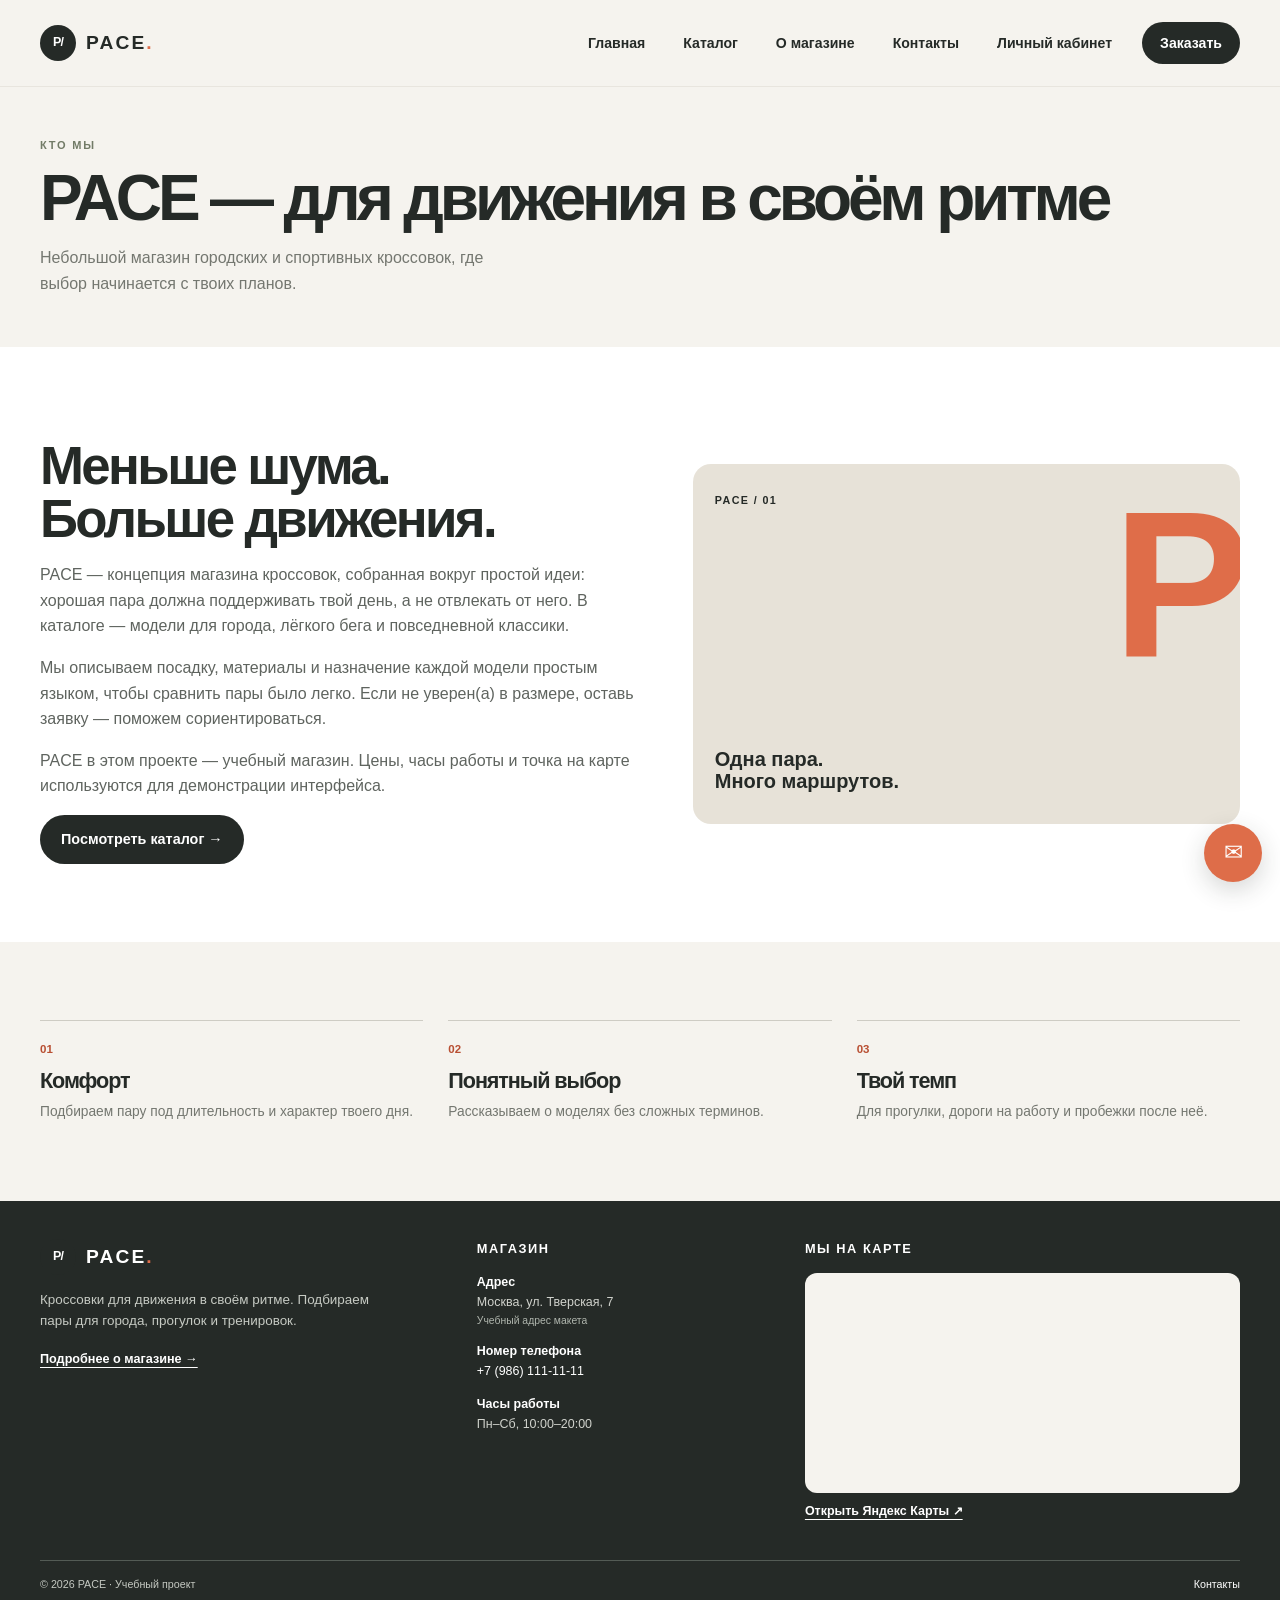
==== commit 47db6375: "Reorder store contact details in footer" ====
--- a/about.html
+++ b/about.html
@@ -1 +1 @@
-<!doctype html><html lang="ru"><head><meta charset="utf-8"><meta name="viewport" content="width=device-width, initial-scale=1"><meta name="theme-color" content="#f5f3ee"><meta name="description" content="PACE — кроссовки для города и активной жизни"><title>О магазине — PACE</title><link rel="icon" href="images/pace-favicon.svg" type="image/svg+xml"><link rel="stylesheet" href="css/style.css"><link rel="stylesheet" href="css/responsive.css"></head><body><header class="site-header"><div class="container header-inner"><a class="brand" href="index.html" aria-label="PACE — главная"><span class="brand-mark">P/</span><span>PACE<span class="brand-dot">.</span></span></a><button class="menu-toggle" type="button" aria-expanded="false" aria-controls="site-nav" aria-label="Открыть меню"><span></span><span></span></button><nav class="site-nav" id="site-nav" aria-label="Главная навигация"><a href="index.html">Главная</a><a href="catalog.html">Каталог</a><a href="about.html">О магазине</a><a href="contacts.html">Контакты</a><a href="account.html">Личный кабинет</a><a class="nav-order" href="order.html">Заказать</a></nav></div></header><main><section class="page-intro"><div class="container"><span class="eyebrow">КТО МЫ</span><h1>PACE — для движения в своём ритме</h1><p>Небольшой магазин городских и спортивных кроссовок, где выбор начинается с твоих планов.</p></div></section><section class="section-block"><div class="container about-layout"><div class="about-copy"><h2>Меньше шума.<br>Больше движения.</h2><p>PACE — концепция магазина кроссовок, собранная вокруг простой идеи: хорошая пара должна поддерживать твой день, а не отвлекать от него. В каталоге — модели для города, лёгкого бега и повседневной классики.</p><p>Мы описываем посадку, материалы и назначение каждой модели простым языком, чтобы сравнить пары было легко. Если не уверен(а) в размере, оставь заявку — поможем сориентироваться.</p><p>PACE в этом проекте — учебный магазин. Цены, часы работы и точка на карте используются для демонстрации интерфейса.</p><a class="button button-dark" href="catalog.html">Посмотреть каталог →</a></div><div class="about-card"><span class="about-card-top">PACE / 01</span><div class="about-swoosh">P</div><p>Одна пара.<br>Много маршрутов.</p></div></div></section><section class="section-block values-section"><div class="container values-grid"><article><span>01</span><h2>Комфорт</h2><p>Подбираем пару под длительность и характер твоего дня.</p></article><article><span>02</span><h2>Понятный выбор</h2><p>Рассказываем о моделях без сложных терминов.</p></article><article><span>03</span><h2>Твой темп</h2><p>Для прогулки, дороги на работу и пробежки после неё.</p></article></div></section></main><footer class="site-footer"><div class="container footer-grid"><div class="footer-about"><a class="brand footer-brand" href="index.html"><span class="brand-mark">P/</span><span>PACE<span class="brand-dot">.</span></span></a><p>Кроссовки для движения в своём ритме. Подбираем пары для города, прогулок и тренировок.</p><a class="footer-more" href="about.html">Подробнее о магазине →</a></div><div class="footer-details"><h2>Магазин</h2><p><strong>Часы работы</strong><br>Пн–Сб, 10:00–20:00</p><p><strong>Телефон</strong><br><a href="tel:+79861111111">+7 (986) 111-11-11</a></p><p class="demo-address">Москва, ул. Тверская, 7 <small>Учебный адрес макета</small></p></div><div class="footer-map"><h2>Мы на карте</h2><iframe title="Демонстрационная точка магазина PACE на Яндекс Картах" src="https://yandex.ru/map-widget/v1/?ll=37.6058%2C55.7602&z=15&mode=search&text=Москва%2C%20улица%20Тверская%2C%207" loading="lazy" referrerpolicy="no-referrer-when-downgrade"></iframe><a href="https://yandex.ru/maps/?ll=37.6058%2C55.7602&z=15&text=Москва%2C%20улица%20Тверская%2C%207" target="_blank" rel="noopener noreferrer">Открыть Яндекс Карты ↗</a></div><div class="footer-bottom"><span>© 2026 PACE · Учебный проект</span><a href="contacts.html">Контакты</a></div></div></footer><script src="js/main.js"></script></body></html>+<!doctype html><html lang="ru"><head><meta charset="utf-8"><meta name="viewport" content="width=device-width, initial-scale=1"><meta name="theme-color" content="#f5f3ee"><meta name="description" content="PACE — кроссовки для города и активной жизни"><title>О магазине — PACE</title><link rel="icon" href="images/pace-favicon.svg" type="image/svg+xml"><link rel="stylesheet" href="css/style.css"><link rel="stylesheet" href="css/responsive.css"></head><body><header class="site-header"><div class="container header-inner"><a class="brand" href="index.html" aria-label="PACE — главная"><span class="brand-mark">P/</span><span>PACE<span class="brand-dot">.</span></span></a><button class="menu-toggle" type="button" aria-expanded="false" aria-controls="site-nav" aria-label="Открыть меню"><span></span><span></span></button><nav class="site-nav" id="site-nav" aria-label="Главная навигация"><a href="index.html">Главная</a><a href="catalog.html">Каталог</a><a href="about.html">О магазине</a><a href="contacts.html">Контакты</a><a href="account.html">Личный кабинет</a><a class="nav-order" href="order.html">Заказать</a></nav></div></header><main><section class="page-intro"><div class="container"><span class="eyebrow">КТО МЫ</span><h1>PACE — для движения в своём ритме</h1><p>Небольшой магазин городских и спортивных кроссовок, где выбор начинается с твоих планов.</p></div></section><section class="section-block"><div class="container about-layout"><div class="about-copy"><h2>Меньше шума.<br>Больше движения.</h2><p>PACE — концепция магазина кроссовок, собранная вокруг простой идеи: хорошая пара должна поддерживать твой день, а не отвлекать от него. В каталоге — модели для города, лёгкого бега и повседневной классики.</p><p>Мы описываем посадку, материалы и назначение каждой модели простым языком, чтобы сравнить пары было легко. Если не уверен(а) в размере, оставь заявку — поможем сориентироваться.</p><p>PACE в этом проекте — учебный магазин. Цены, часы работы и точка на карте используются для демонстрации интерфейса.</p><a class="button button-dark" href="catalog.html">Посмотреть каталог →</a></div><div class="about-card"><span class="about-card-top">PACE / 01</span><div class="about-swoosh">P</div><p>Одна пара.<br>Много маршрутов.</p></div></div></section><section class="section-block values-section"><div class="container values-grid"><article><span>01</span><h2>Комфорт</h2><p>Подбираем пару под длительность и характер твоего дня.</p></article><article><span>02</span><h2>Понятный выбор</h2><p>Рассказываем о моделях без сложных терминов.</p></article><article><span>03</span><h2>Твой темп</h2><p>Для прогулки, дороги на работу и пробежки после неё.</p></article></div></section></main><footer class="site-footer"><div class="container footer-grid"><div class="footer-about"><a class="brand footer-brand" href="index.html"><span class="brand-mark">P/</span><span>PACE<span class="brand-dot">.</span></span></a><p>Кроссовки для движения в своём ритме. Подбираем пары для города, прогулок и тренировок.</p><a class="footer-more" href="about.html">Подробнее о магазине →</a></div><div class="footer-details"><h2>Магазин</h2><p class="demo-address"><strong>Адрес</strong><br>Москва, ул. Тверская, 7 <small>Учебный адрес макета</small></p><p><strong>Номер телефона</strong><br><a href="tel:+79861111111">+7 (986) 111-11-11</a></p><p><strong>Часы работы</strong><br>Пн–Сб, 10:00–20:00</p></div><div class="footer-map"><h2>Мы на карте</h2><iframe title="Демонстрационная точка магазина PACE на Яндекс Картах" src="https://yandex.ru/map-widget/v1/?ll=37.6058%2C55.7602&z=15&mode=search&text=Москва%2C%20улица%20Тверская%2C%207" loading="lazy" referrerpolicy="no-referrer-when-downgrade"></iframe><a href="https://yandex.ru/maps/?ll=37.6058%2C55.7602&z=15&text=Москва%2C%20улица%20Тверская%2C%207" target="_blank" rel="noopener noreferrer">Открыть Яндекс Карты ↗</a></div><div class="footer-bottom"><span>© 2026 PACE · Учебный проект</span><a href="contacts.html">Контакты</a></div></div></footer><script src="js/main.js"></script></body></html>
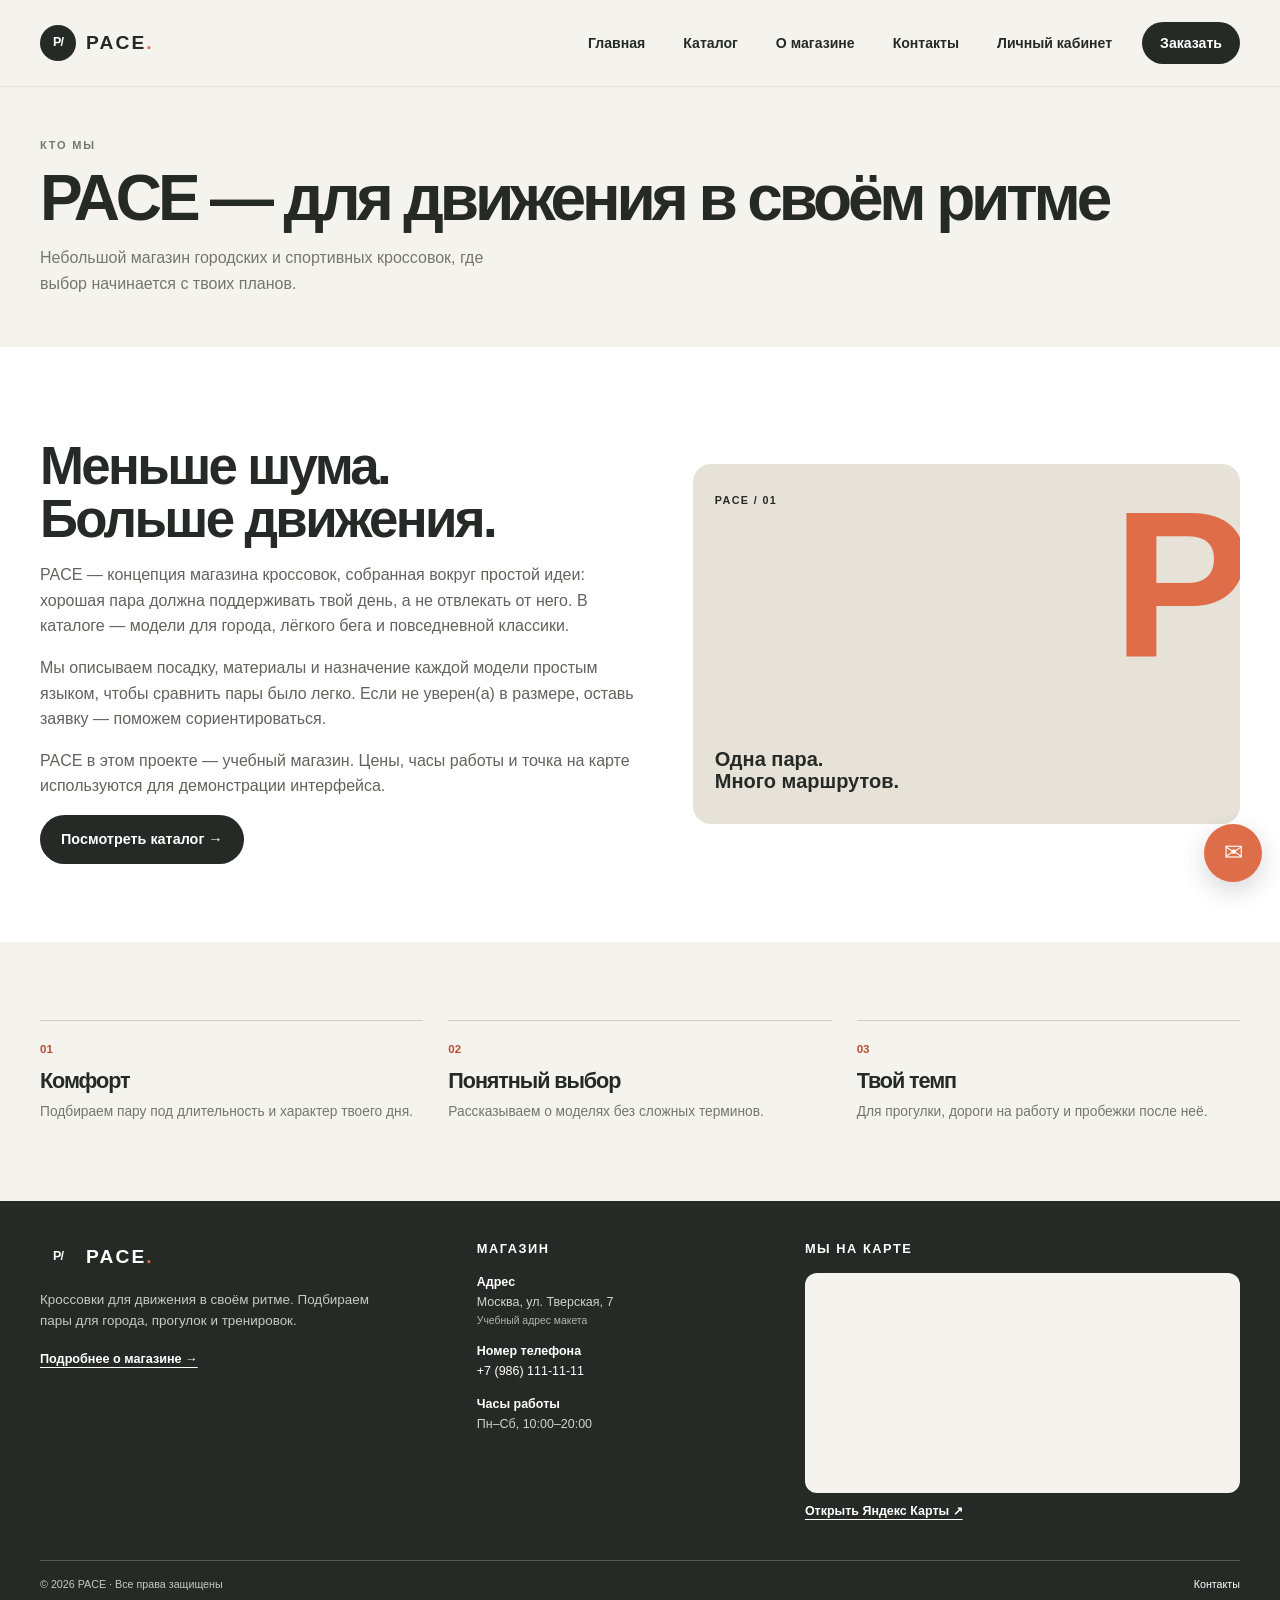
==== commit ba3a9424: "Update footer rights notice" ====
--- a/about.html
+++ b/about.html
@@ -1 +1 @@
-<!doctype html><html lang="ru"><head><meta charset="utf-8"><meta name="viewport" content="width=device-width, initial-scale=1"><meta name="theme-color" content="#f5f3ee"><meta name="description" content="PACE — кроссовки для города и активной жизни"><title>О магазине — PACE</title><link rel="icon" href="images/pace-favicon.svg" type="image/svg+xml"><link rel="stylesheet" href="css/style.css"><link rel="stylesheet" href="css/responsive.css"></head><body><header class="site-header"><div class="container header-inner"><a class="brand" href="index.html" aria-label="PACE — главная"><span class="brand-mark">P/</span><span>PACE<span class="brand-dot">.</span></span></a><button class="menu-toggle" type="button" aria-expanded="false" aria-controls="site-nav" aria-label="Открыть меню"><span></span><span></span></button><nav class="site-nav" id="site-nav" aria-label="Главная навигация"><a href="index.html">Главная</a><a href="catalog.html">Каталог</a><a href="about.html">О магазине</a><a href="contacts.html">Контакты</a><a href="account.html">Личный кабинет</a><a class="nav-order" href="order.html">Заказать</a></nav></div></header><main><section class="page-intro"><div class="container"><span class="eyebrow">КТО МЫ</span><h1>PACE — для движения в своём ритме</h1><p>Небольшой магазин городских и спортивных кроссовок, где выбор начинается с твоих планов.</p></div></section><section class="section-block"><div class="container about-layout"><div class="about-copy"><h2>Меньше шума.<br>Больше движения.</h2><p>PACE — концепция магазина кроссовок, собранная вокруг простой идеи: хорошая пара должна поддерживать твой день, а не отвлекать от него. В каталоге — модели для города, лёгкого бега и повседневной классики.</p><p>Мы описываем посадку, материалы и назначение каждой модели простым языком, чтобы сравнить пары было легко. Если не уверен(а) в размере, оставь заявку — поможем сориентироваться.</p><p>PACE в этом проекте — учебный магазин. Цены, часы работы и точка на карте используются для демонстрации интерфейса.</p><a class="button button-dark" href="catalog.html">Посмотреть каталог →</a></div><div class="about-card"><span class="about-card-top">PACE / 01</span><div class="about-swoosh">P</div><p>Одна пара.<br>Много маршрутов.</p></div></div></section><section class="section-block values-section"><div class="container values-grid"><article><span>01</span><h2>Комфорт</h2><p>Подбираем пару под длительность и характер твоего дня.</p></article><article><span>02</span><h2>Понятный выбор</h2><p>Рассказываем о моделях без сложных терминов.</p></article><article><span>03</span><h2>Твой темп</h2><p>Для прогулки, дороги на работу и пробежки после неё.</p></article></div></section></main><footer class="site-footer"><div class="container footer-grid"><div class="footer-about"><a class="brand footer-brand" href="index.html"><span class="brand-mark">P/</span><span>PACE<span class="brand-dot">.</span></span></a><p>Кроссовки для движения в своём ритме. Подбираем пары для города, прогулок и тренировок.</p><a class="footer-more" href="about.html">Подробнее о магазине →</a></div><div class="footer-details"><h2>Магазин</h2><p class="demo-address"><strong>Адрес</strong><br>Москва, ул. Тверская, 7 <small>Учебный адрес макета</small></p><p><strong>Номер телефона</strong><br><a href="tel:+79861111111">+7 (986) 111-11-11</a></p><p><strong>Часы работы</strong><br>Пн–Сб, 10:00–20:00</p></div><div class="footer-map"><h2>Мы на карте</h2><iframe title="Демонстрационная точка магазина PACE на Яндекс Картах" src="https://yandex.ru/map-widget/v1/?ll=37.6058%2C55.7602&z=15&mode=search&text=Москва%2C%20улица%20Тверская%2C%207" loading="lazy" referrerpolicy="no-referrer-when-downgrade"></iframe><a href="https://yandex.ru/maps/?ll=37.6058%2C55.7602&z=15&text=Москва%2C%20улица%20Тверская%2C%207" target="_blank" rel="noopener noreferrer">Открыть Яндекс Карты ↗</a></div><div class="footer-bottom"><span>© 2026 PACE · Учебный проект</span><a href="contacts.html">Контакты</a></div></div></footer><script src="js/main.js"></script></body></html>+<!doctype html><html lang="ru"><head><meta charset="utf-8"><meta name="viewport" content="width=device-width, initial-scale=1"><meta name="theme-color" content="#f5f3ee"><meta name="description" content="PACE — кроссовки для города и активной жизни"><title>О магазине — PACE</title><link rel="icon" href="images/pace-favicon.svg" type="image/svg+xml"><link rel="stylesheet" href="css/style.css"><link rel="stylesheet" href="css/responsive.css"></head><body><header class="site-header"><div class="container header-inner"><a class="brand" href="index.html" aria-label="PACE — главная"><span class="brand-mark">P/</span><span>PACE<span class="brand-dot">.</span></span></a><button class="menu-toggle" type="button" aria-expanded="false" aria-controls="site-nav" aria-label="Открыть меню"><span></span><span></span></button><nav class="site-nav" id="site-nav" aria-label="Главная навигация"><a href="index.html">Главная</a><a href="catalog.html">Каталог</a><a href="about.html">О магазине</a><a href="contacts.html">Контакты</a><a href="account.html">Личный кабинет</a><a class="nav-order" href="order.html">Заказать</a></nav></div></header><main><section class="page-intro"><div class="container"><span class="eyebrow">КТО МЫ</span><h1>PACE — для движения в своём ритме</h1><p>Небольшой магазин городских и спортивных кроссовок, где выбор начинается с твоих планов.</p></div></section><section class="section-block"><div class="container about-layout"><div class="about-copy"><h2>Меньше шума.<br>Больше движения.</h2><p>PACE — концепция магазина кроссовок, собранная вокруг простой идеи: хорошая пара должна поддерживать твой день, а не отвлекать от него. В каталоге — модели для города, лёгкого бега и повседневной классики.</p><p>Мы описываем посадку, материалы и назначение каждой модели простым языком, чтобы сравнить пары было легко. Если не уверен(а) в размере, оставь заявку — поможем сориентироваться.</p><p>PACE в этом проекте — учебный магазин. Цены, часы работы и точка на карте используются для демонстрации интерфейса.</p><a class="button button-dark" href="catalog.html">Посмотреть каталог →</a></div><div class="about-card"><span class="about-card-top">PACE / 01</span><div class="about-swoosh">P</div><p>Одна пара.<br>Много маршрутов.</p></div></div></section><section class="section-block values-section"><div class="container values-grid"><article><span>01</span><h2>Комфорт</h2><p>Подбираем пару под длительность и характер твоего дня.</p></article><article><span>02</span><h2>Понятный выбор</h2><p>Рассказываем о моделях без сложных терминов.</p></article><article><span>03</span><h2>Твой темп</h2><p>Для прогулки, дороги на работу и пробежки после неё.</p></article></div></section></main><footer class="site-footer"><div class="container footer-grid"><div class="footer-about"><a class="brand footer-brand" href="index.html"><span class="brand-mark">P/</span><span>PACE<span class="brand-dot">.</span></span></a><p>Кроссовки для движения в своём ритме. Подбираем пары для города, прогулок и тренировок.</p><a class="footer-more" href="about.html">Подробнее о магазине →</a></div><div class="footer-details"><h2>Магазин</h2><p class="demo-address"><strong>Адрес</strong><br>Москва, ул. Тверская, 7 <small>Учебный адрес макета</small></p><p><strong>Номер телефона</strong><br><a href="tel:+79861111111">+7 (986) 111-11-11</a></p><p><strong>Часы работы</strong><br>Пн–Сб, 10:00–20:00</p></div><div class="footer-map"><h2>Мы на карте</h2><iframe title="Демонстрационная точка магазина PACE на Яндекс Картах" src="https://yandex.ru/map-widget/v1/?ll=37.6058%2C55.7602&z=15&mode=search&text=Москва%2C%20улица%20Тверская%2C%207" loading="lazy" referrerpolicy="no-referrer-when-downgrade"></iframe><a href="https://yandex.ru/maps/?ll=37.6058%2C55.7602&z=15&text=Москва%2C%20улица%20Тверская%2C%207" target="_blank" rel="noopener noreferrer">Открыть Яндекс Карты ↗</a></div><div class="footer-bottom"><span>© 2026 PACE · Все права защищены</span><a href="contacts.html">Контакты</a></div></div></footer><script src="js/main.js"></script></body></html>
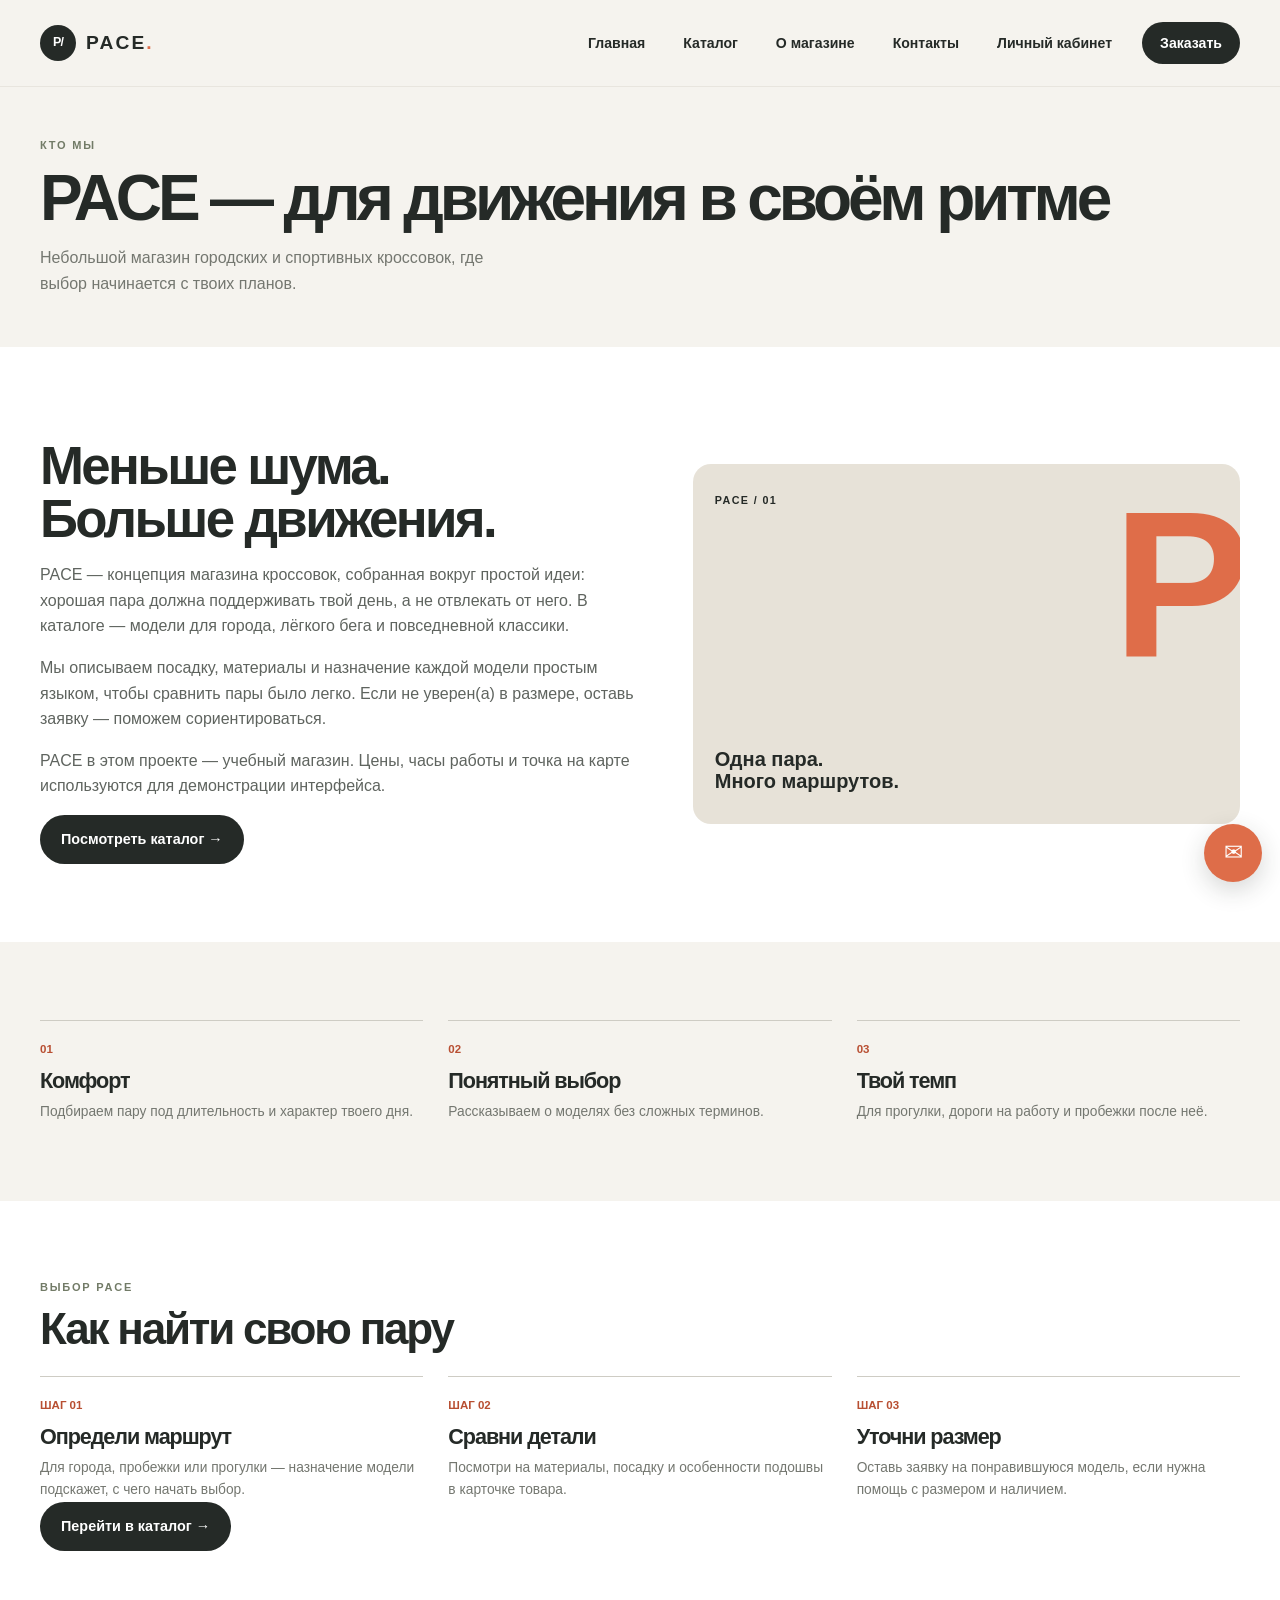
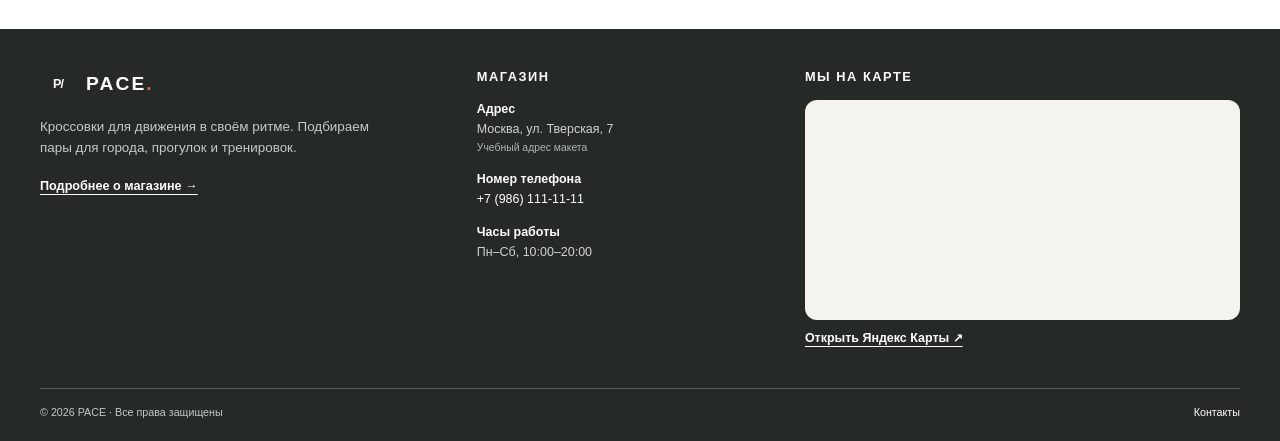
==== commit 350641c8: "Expand about and contacts pages" ====
--- a/about.html
+++ b/about.html
@@ -1 +1 @@
-<!doctype html><html lang="ru"><head><meta charset="utf-8"><meta name="viewport" content="width=device-width, initial-scale=1"><meta name="theme-color" content="#f5f3ee"><meta name="description" content="PACE — кроссовки для города и активной жизни"><title>О магазине — PACE</title><link rel="icon" href="images/pace-favicon.svg" type="image/svg+xml"><link rel="stylesheet" href="css/style.css"><link rel="stylesheet" href="css/responsive.css"></head><body><header class="site-header"><div class="container header-inner"><a class="brand" href="index.html" aria-label="PACE — главная"><span class="brand-mark">P/</span><span>PACE<span class="brand-dot">.</span></span></a><button class="menu-toggle" type="button" aria-expanded="false" aria-controls="site-nav" aria-label="Открыть меню"><span></span><span></span></button><nav class="site-nav" id="site-nav" aria-label="Главная навигация"><a href="index.html">Главная</a><a href="catalog.html">Каталог</a><a href="about.html">О магазине</a><a href="contacts.html">Контакты</a><a href="account.html">Личный кабинет</a><a class="nav-order" href="order.html">Заказать</a></nav></div></header><main><section class="page-intro"><div class="container"><span class="eyebrow">КТО МЫ</span><h1>PACE — для движения в своём ритме</h1><p>Небольшой магазин городских и спортивных кроссовок, где выбор начинается с твоих планов.</p></div></section><section class="section-block"><div class="container about-layout"><div class="about-copy"><h2>Меньше шума.<br>Больше движения.</h2><p>PACE — концепция магазина кроссовок, собранная вокруг простой идеи: хорошая пара должна поддерживать твой день, а не отвлекать от него. В каталоге — модели для города, лёгкого бега и повседневной классики.</p><p>Мы описываем посадку, материалы и назначение каждой модели простым языком, чтобы сравнить пары было легко. Если не уверен(а) в размере, оставь заявку — поможем сориентироваться.</p><p>PACE в этом проекте — учебный магазин. Цены, часы работы и точка на карте используются для демонстрации интерфейса.</p><a class="button button-dark" href="catalog.html">Посмотреть каталог →</a></div><div class="about-card"><span class="about-card-top">PACE / 01</span><div class="about-swoosh">P</div><p>Одна пара.<br>Много маршрутов.</p></div></div></section><section class="section-block values-section"><div class="container values-grid"><article><span>01</span><h2>Комфорт</h2><p>Подбираем пару под длительность и характер твоего дня.</p></article><article><span>02</span><h2>Понятный выбор</h2><p>Рассказываем о моделях без сложных терминов.</p></article><article><span>03</span><h2>Твой темп</h2><p>Для прогулки, дороги на работу и пробежки после неё.</p></article></div></section></main><footer class="site-footer"><div class="container footer-grid"><div class="footer-about"><a class="brand footer-brand" href="index.html"><span class="brand-mark">P/</span><span>PACE<span class="brand-dot">.</span></span></a><p>Кроссовки для движения в своём ритме. Подбираем пары для города, прогулок и тренировок.</p><a class="footer-more" href="about.html">Подробнее о магазине →</a></div><div class="footer-details"><h2>Магазин</h2><p class="demo-address"><strong>Адрес</strong><br>Москва, ул. Тверская, 7 <small>Учебный адрес макета</small></p><p><strong>Номер телефона</strong><br><a href="tel:+79861111111">+7 (986) 111-11-11</a></p><p><strong>Часы работы</strong><br>Пн–Сб, 10:00–20:00</p></div><div class="footer-map"><h2>Мы на карте</h2><iframe title="Демонстрационная точка магазина PACE на Яндекс Картах" src="https://yandex.ru/map-widget/v1/?ll=37.6058%2C55.7602&z=15&mode=search&text=Москва%2C%20улица%20Тверская%2C%207" loading="lazy" referrerpolicy="no-referrer-when-downgrade"></iframe><a href="https://yandex.ru/maps/?ll=37.6058%2C55.7602&z=15&text=Москва%2C%20улица%20Тверская%2C%207" target="_blank" rel="noopener noreferrer">Открыть Яндекс Карты ↗</a></div><div class="footer-bottom"><span>© 2026 PACE · Все права защищены</span><a href="contacts.html">Контакты</a></div></div></footer><script src="js/main.js"></script></body></html>+<!doctype html><html lang="ru"><head><meta charset="utf-8"><meta name="viewport" content="width=device-width, initial-scale=1"><meta name="theme-color" content="#f5f3ee"><meta name="description" content="PACE — кроссовки для города и активной жизни"><title>О магазине — PACE</title><link rel="icon" href="images/pace-favicon.svg" type="image/svg+xml"><link rel="stylesheet" href="css/style.css"><link rel="stylesheet" href="css/responsive.css"></head><body><header class="site-header"><div class="container header-inner"><a class="brand" href="index.html" aria-label="PACE — главная"><span class="brand-mark">P/</span><span>PACE<span class="brand-dot">.</span></span></a><button class="menu-toggle" type="button" aria-expanded="false" aria-controls="site-nav" aria-label="Открыть меню"><span></span><span></span></button><nav class="site-nav" id="site-nav" aria-label="Главная навигация"><a href="index.html">Главная</a><a href="catalog.html">Каталог</a><a href="about.html">О магазине</a><a href="contacts.html">Контакты</a><a href="account.html">Личный кабинет</a><a class="nav-order" href="order.html">Заказать</a></nav></div></header><main><section class="page-intro"><div class="container"><span class="eyebrow">КТО МЫ</span><h1>PACE — для движения в своём ритме</h1><p>Небольшой магазин городских и спортивных кроссовок, где выбор начинается с твоих планов.</p></div></section><section class="section-block"><div class="container about-layout"><div class="about-copy"><h2>Меньше шума.<br>Больше движения.</h2><p>PACE — концепция магазина кроссовок, собранная вокруг простой идеи: хорошая пара должна поддерживать твой день, а не отвлекать от него. В каталоге — модели для города, лёгкого бега и повседневной классики.</p><p>Мы описываем посадку, материалы и назначение каждой модели простым языком, чтобы сравнить пары было легко. Если не уверен(а) в размере, оставь заявку — поможем сориентироваться.</p><p>PACE в этом проекте — учебный магазин. Цены, часы работы и точка на карте используются для демонстрации интерфейса.</p><a class="button button-dark" href="catalog.html">Посмотреть каталог →</a></div><div class="about-card"><span class="about-card-top">PACE / 01</span><div class="about-swoosh">P</div><p>Одна пара.<br>Много маршрутов.</p></div></div></section><section class="section-block values-section"><div class="container values-grid"><article><span>01</span><h2>Комфорт</h2><p>Подбираем пару под длительность и характер твоего дня.</p></article><article><span>02</span><h2>Понятный выбор</h2><p>Рассказываем о моделях без сложных терминов.</p></article><article><span>03</span><h2>Твой темп</h2><p>Для прогулки, дороги на работу и пробежки после неё.</p></article></div></section><section class="section-block approach-section"><div class="container"><div class="section-heading"><div><span class="eyebrow">ВЫБОР PACE</span><h2>Как найти свою пару</h2></div></div><div class="values-grid"><article><span>ШАГ 01</span><h2>Определи маршрут</h2><p>Для города, пробежки или прогулки — назначение модели подскажет, с чего начать выбор.</p></article><article><span>ШАГ 02</span><h2>Сравни детали</h2><p>Посмотри на материалы, посадку и особенности подошвы в карточке товара.</p></article><article><span>ШАГ 03</span><h2>Уточни размер</h2><p>Оставь заявку на понравившуюся модель, если нужна помощь с размером и наличием.</p></article></div><a class="button button-dark" href="catalog.html">Перейти в каталог →</a></div></section></main><footer class="site-footer"><div class="container footer-grid"><div class="footer-about"><a class="brand footer-brand" href="index.html"><span class="brand-mark">P/</span><span>PACE<span class="brand-dot">.</span></span></a><p>Кроссовки для движения в своём ритме. Подбираем пары для города, прогулок и тренировок.</p><a class="footer-more" href="about.html">Подробнее о магазине →</a></div><div class="footer-details"><h2>Магазин</h2><p class="demo-address"><strong>Адрес</strong><br>Москва, ул. Тверская, 7 <small>Учебный адрес макета</small></p><p><strong>Номер телефона</strong><br><a href="tel:+79861111111">+7 (986) 111-11-11</a></p><p><strong>Часы работы</strong><br>Пн–Сб, 10:00–20:00</p></div><div class="footer-map"><h2>Мы на карте</h2><iframe title="Демонстрационная точка магазина PACE на Яндекс Картах" src="https://yandex.ru/map-widget/v1/?ll=37.6058%2C55.7602&z=15&mode=search&text=Москва%2C%20улица%20Тверская%2C%207" loading="lazy" referrerpolicy="no-referrer-when-downgrade"></iframe><a href="https://yandex.ru/maps/?ll=37.6058%2C55.7602&z=15&text=Москва%2C%20улица%20Тверская%2C%207" target="_blank" rel="noopener noreferrer">Открыть Яндекс Карты ↗</a></div><div class="footer-bottom"><span>© 2026 PACE · Все права защищены</span><a href="contacts.html">Контакты</a></div></div></footer><script src="js/main.js"></script></body></html>
